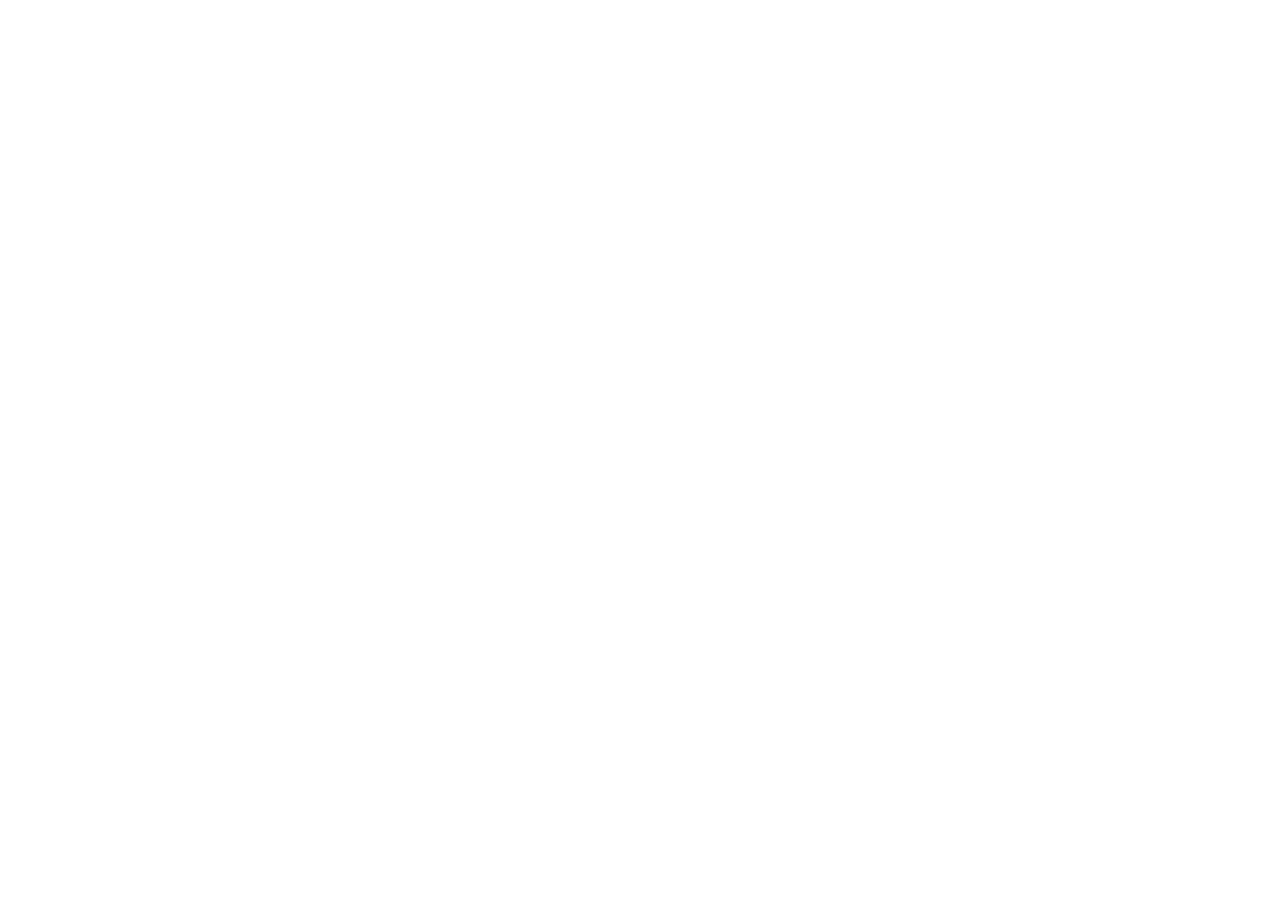
==== index.html @ ce0aa990 "Add files via upload" ====
<!doctype html>
<html lang="nl">
	
<head>
	<meta charset="UTF-8">
	<meta name="author" content="jouw naam">
	<meta name="viewport" content="width=device-width, initial-scale=1">
	
	<title>Naam van je site en/of pagina</title>
	
	<link href="styles/style.css" rel="stylesheet">
</head>

<body>

	<script src="scripts/script.js"></script>
</body>
	
</html>
---- styles/style.css ----
/* CSS Document */
*, *::after, *::before {
  box-sizing:border-box;  
}
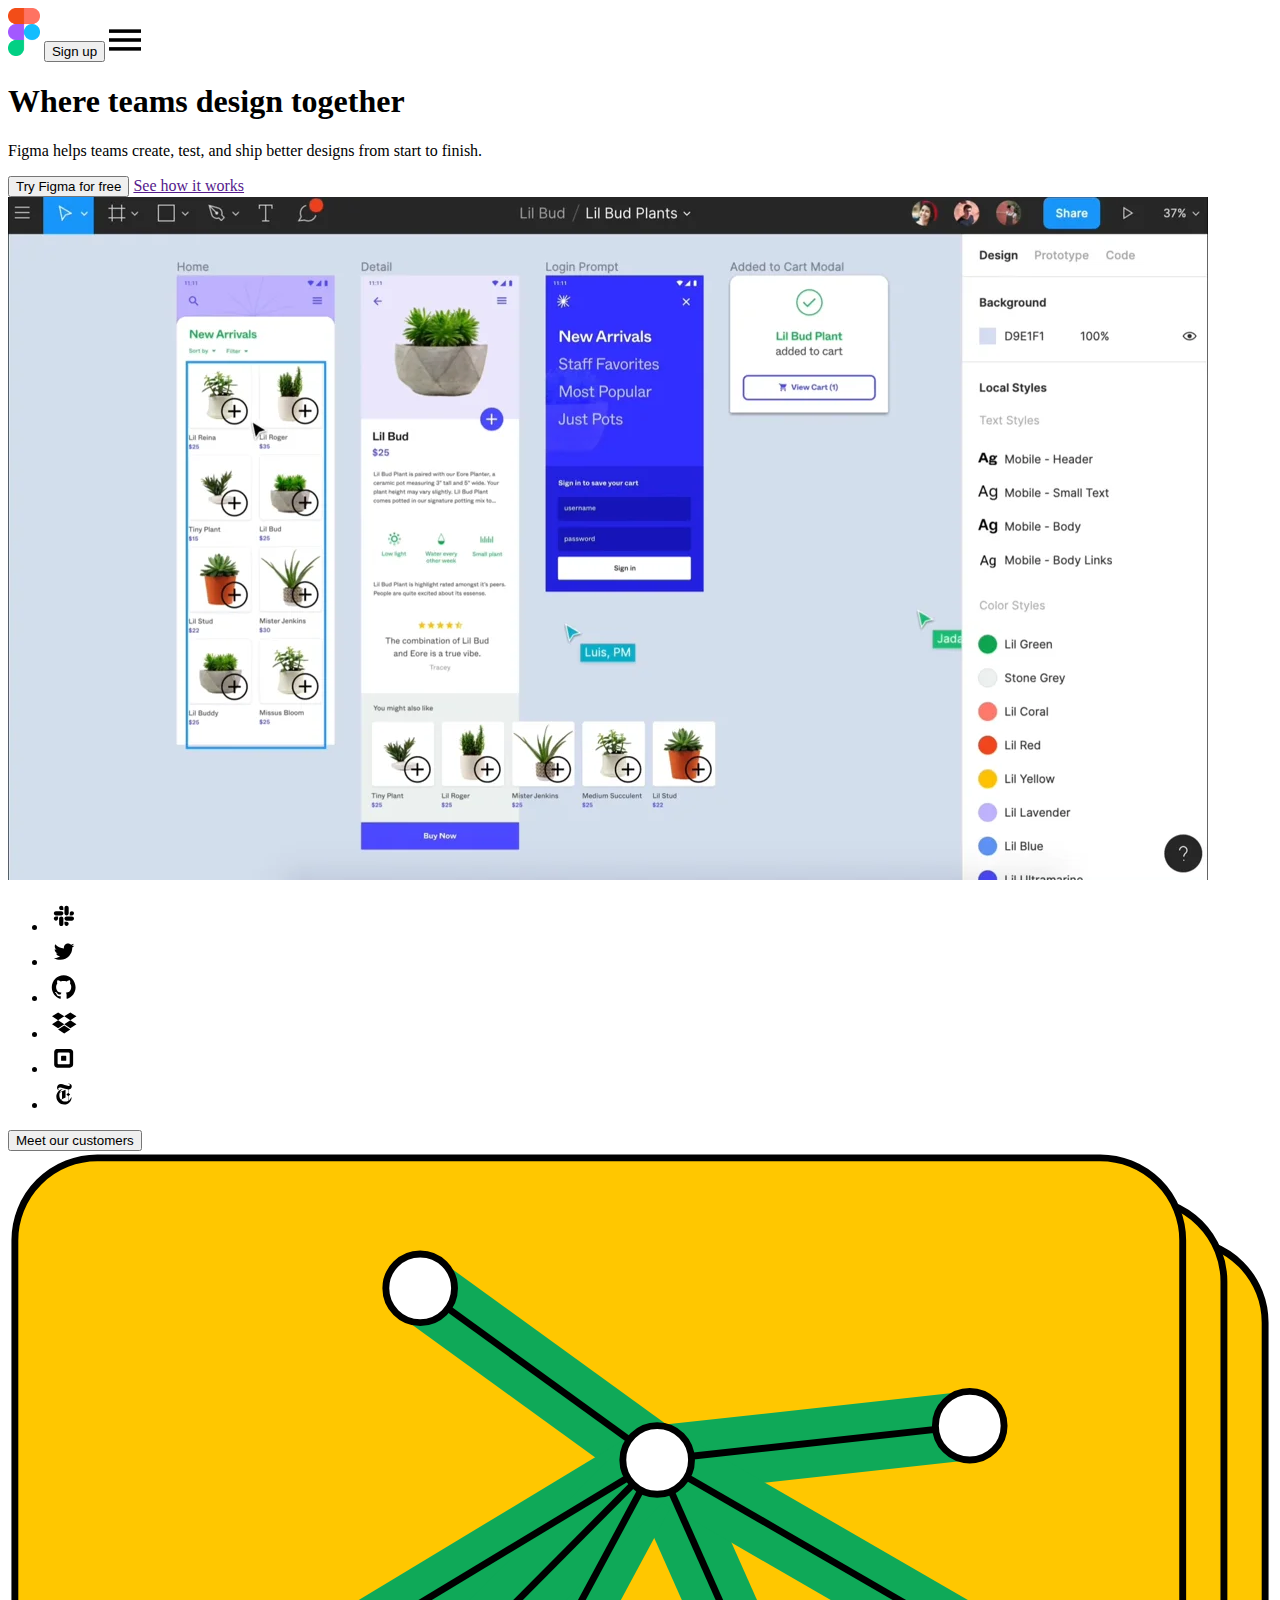
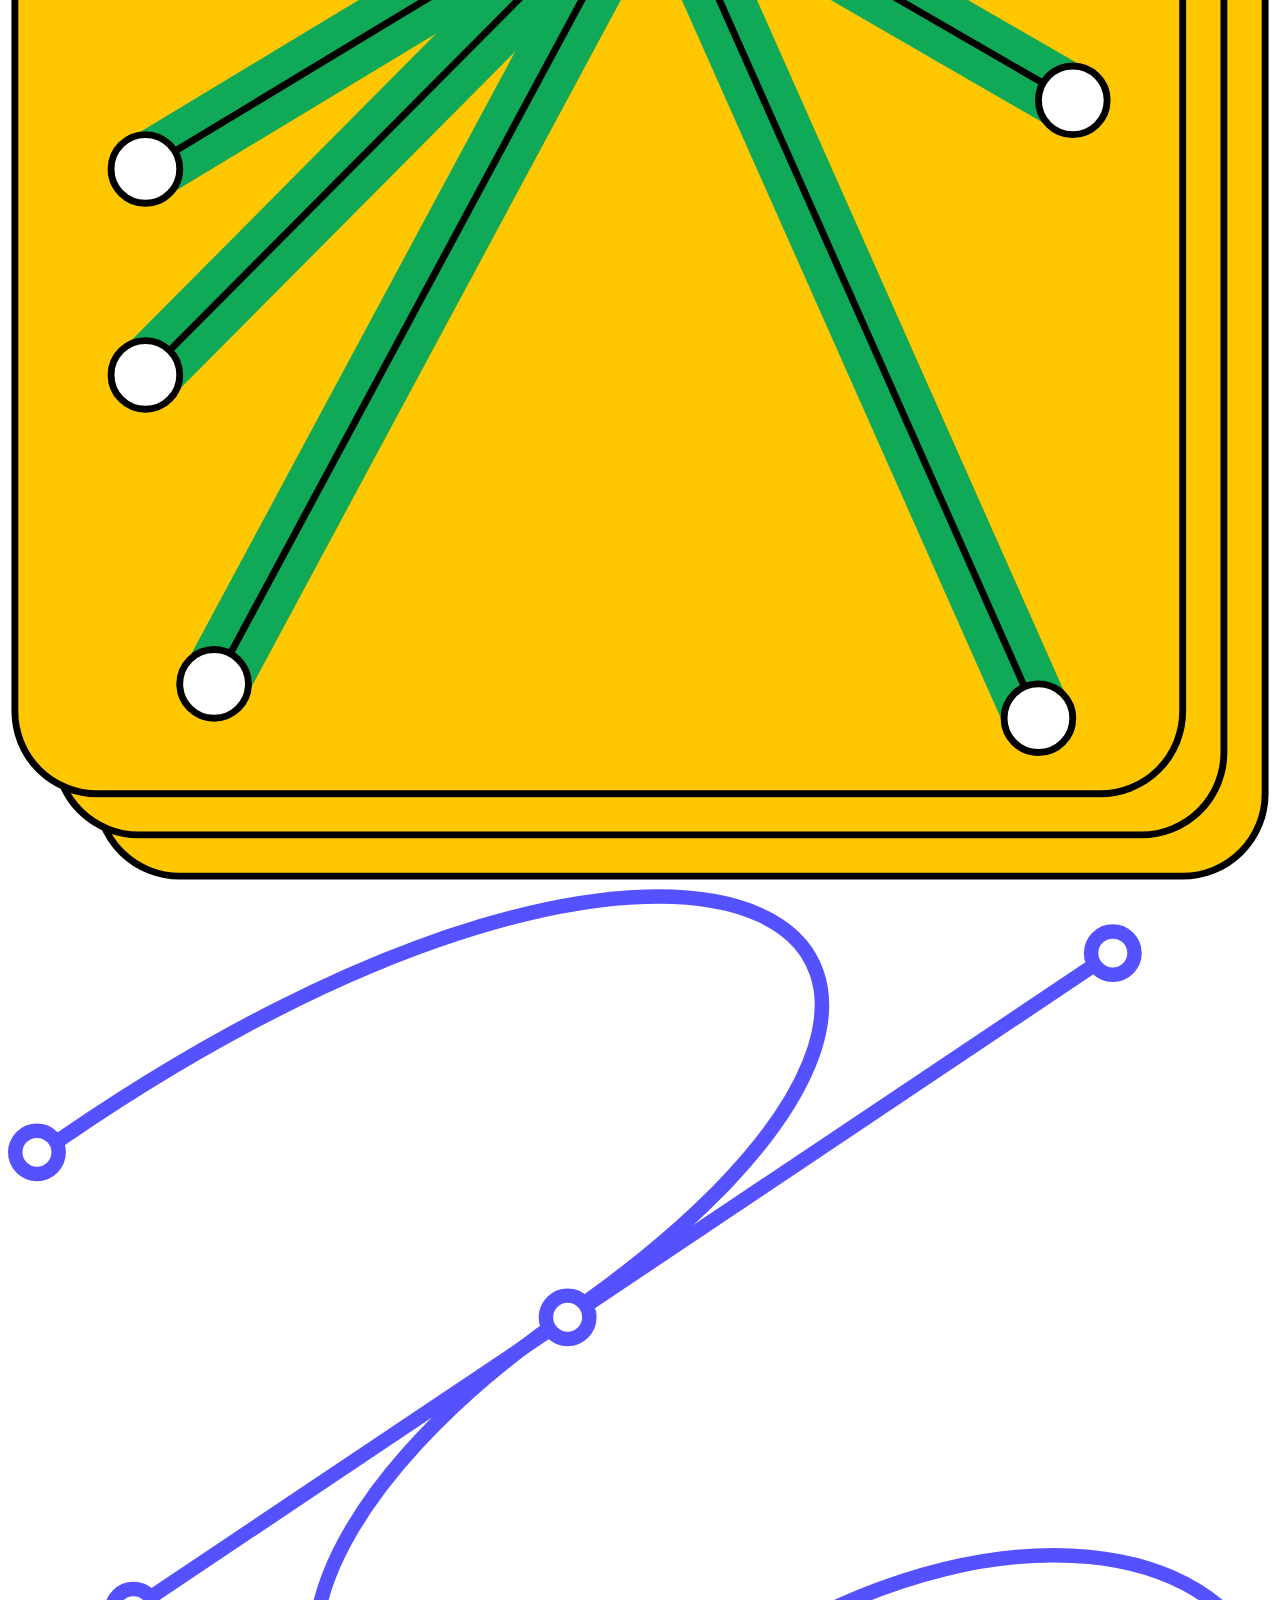
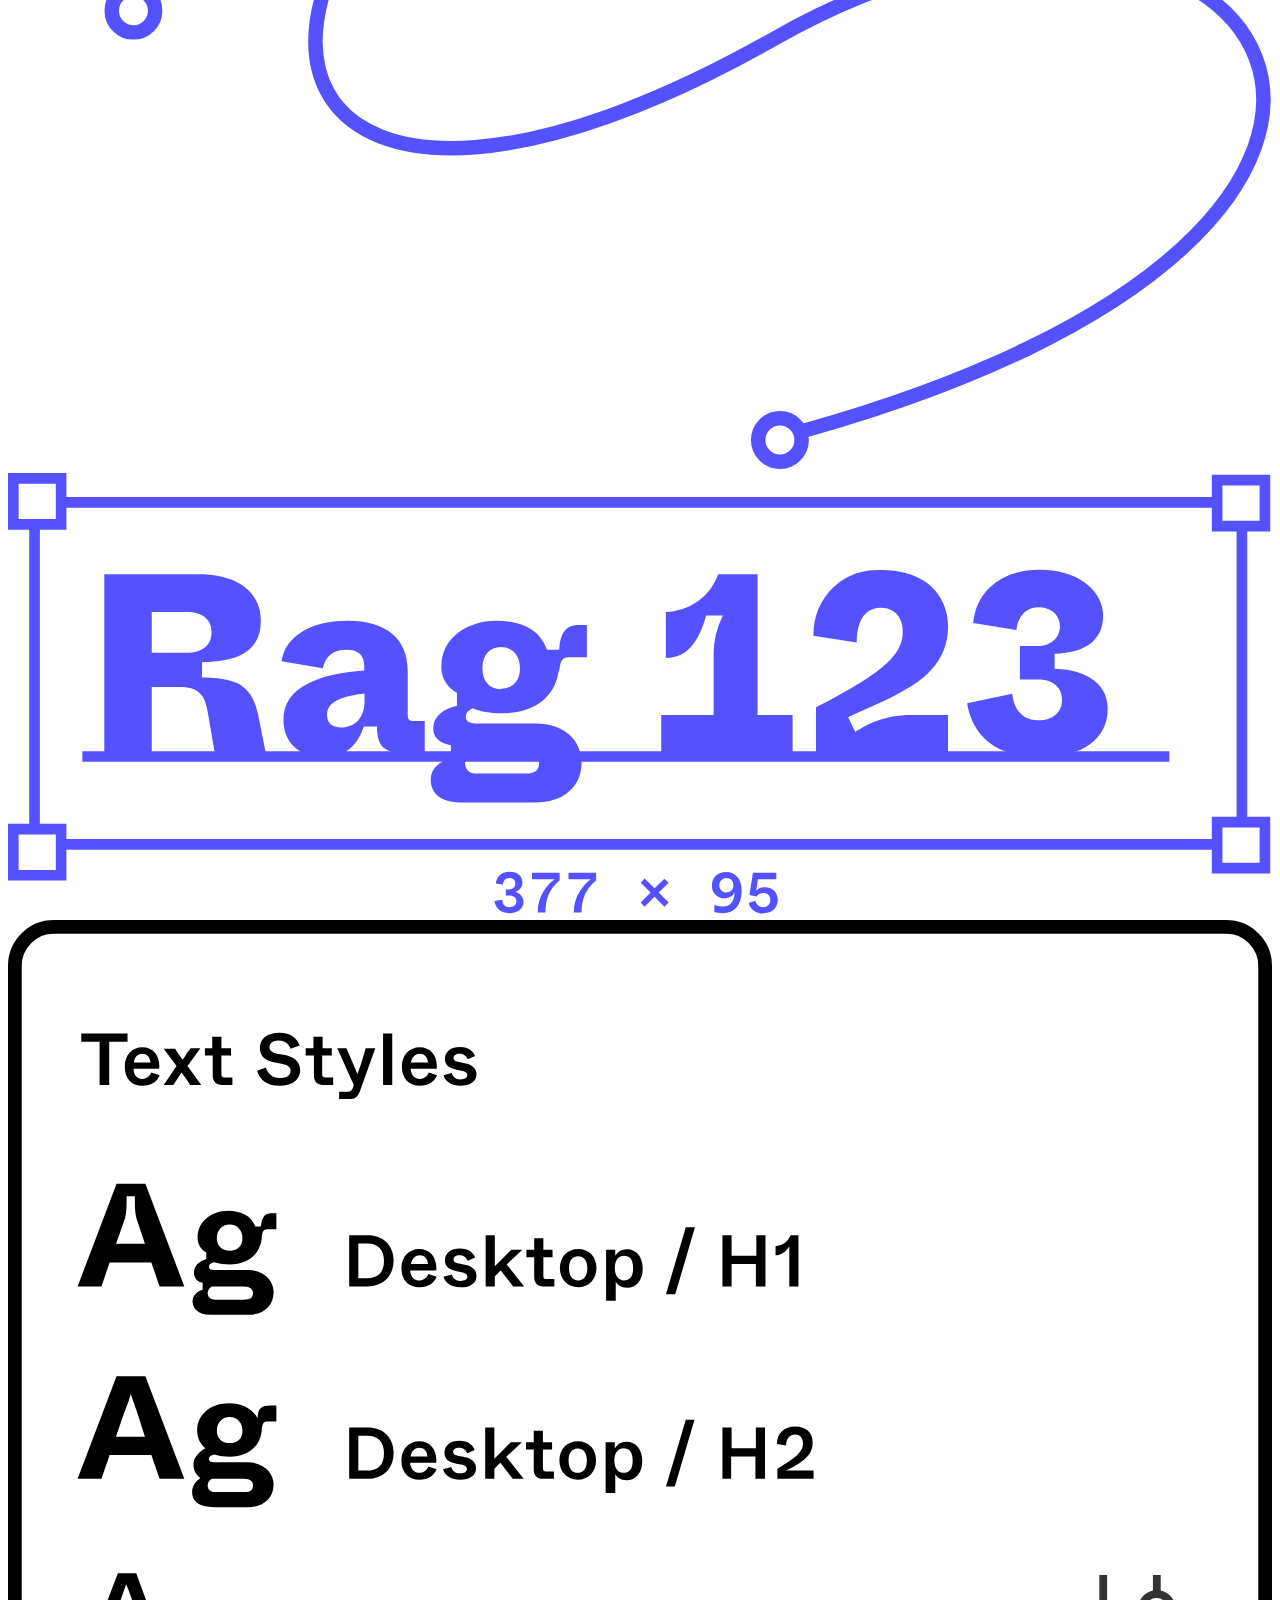
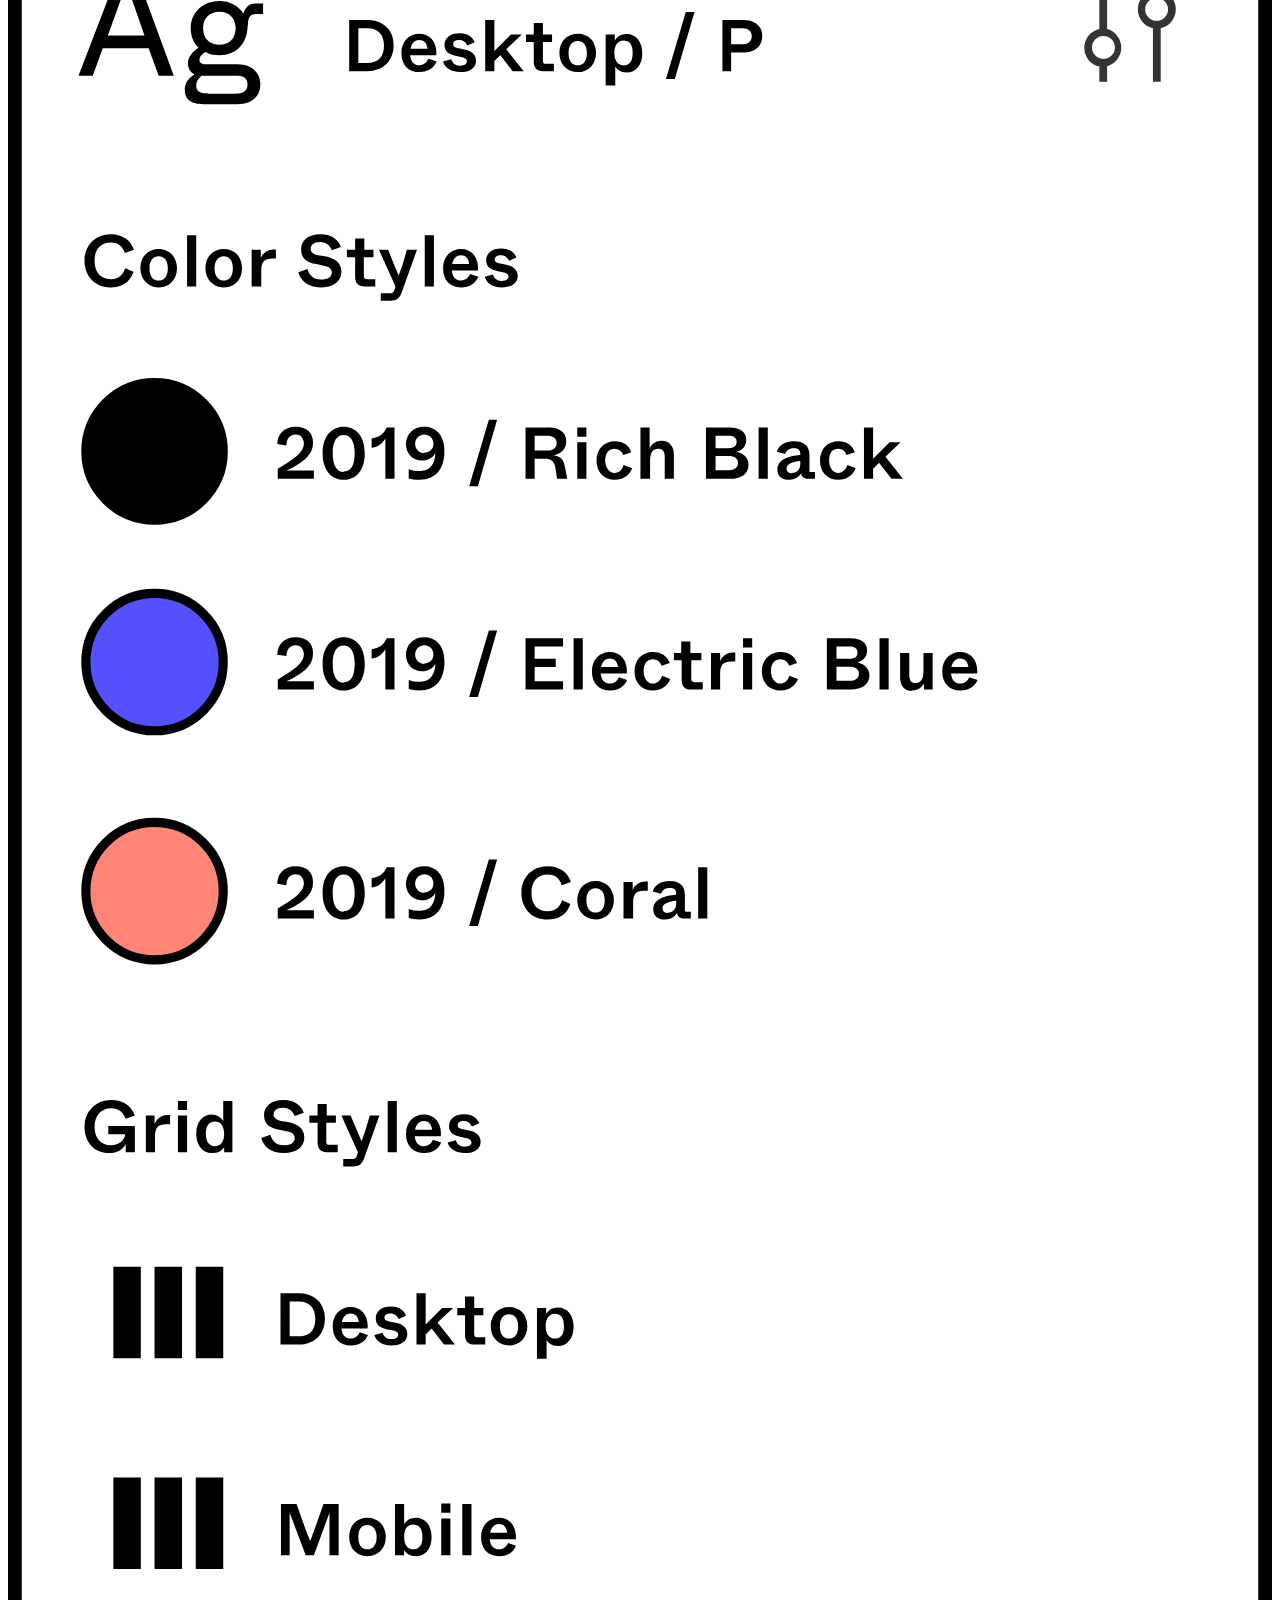
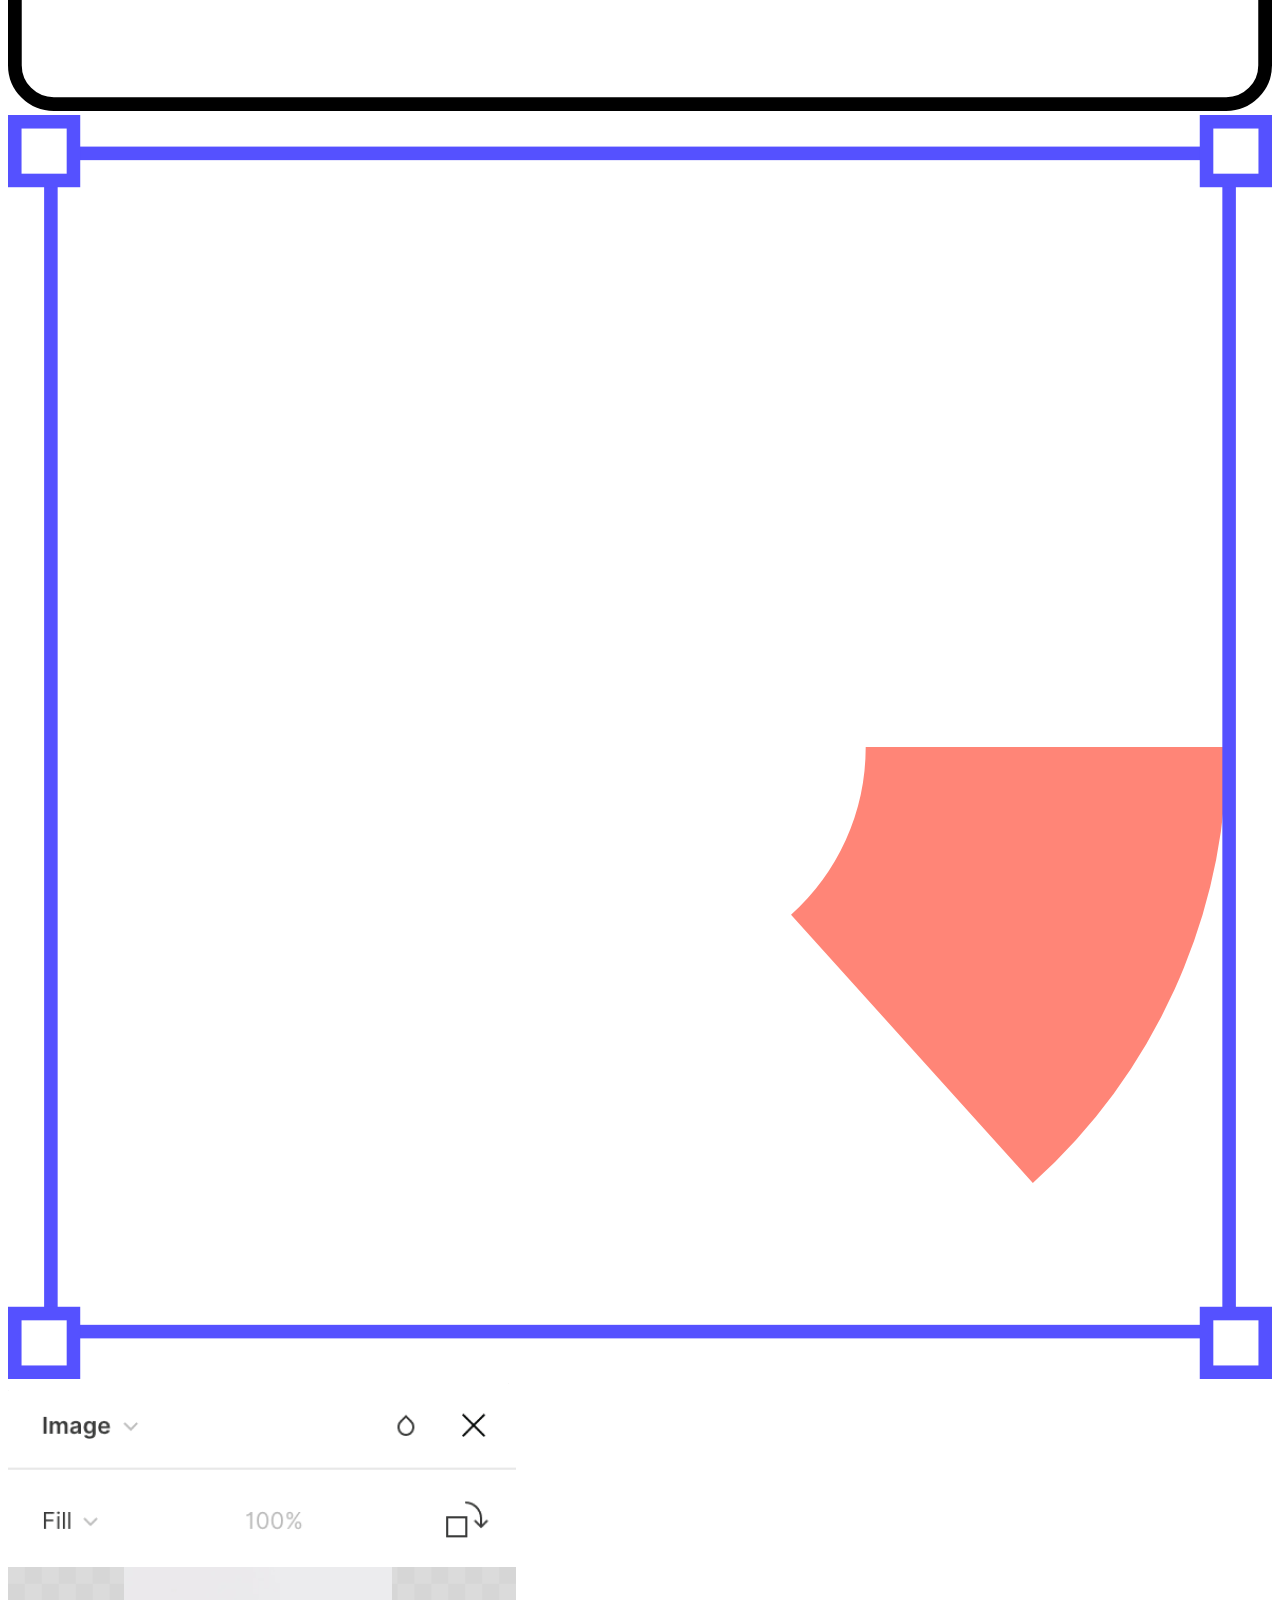
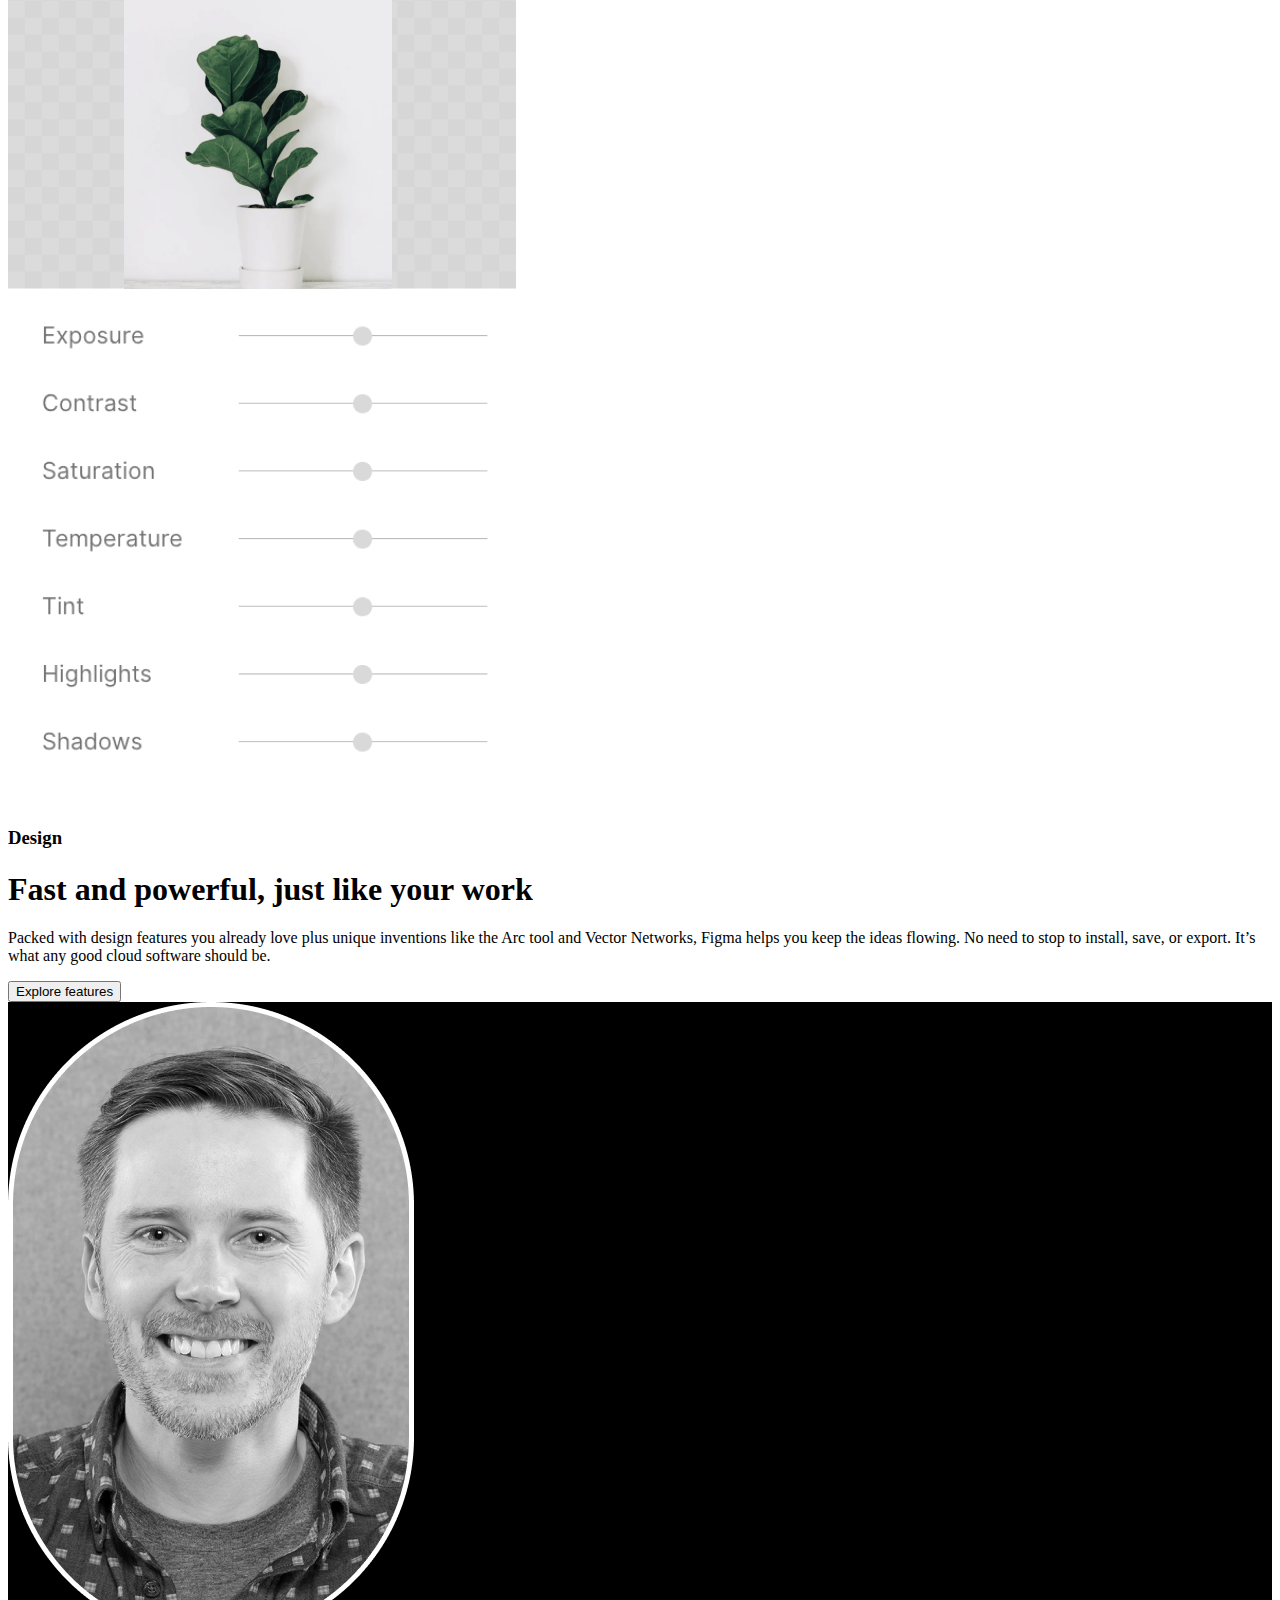
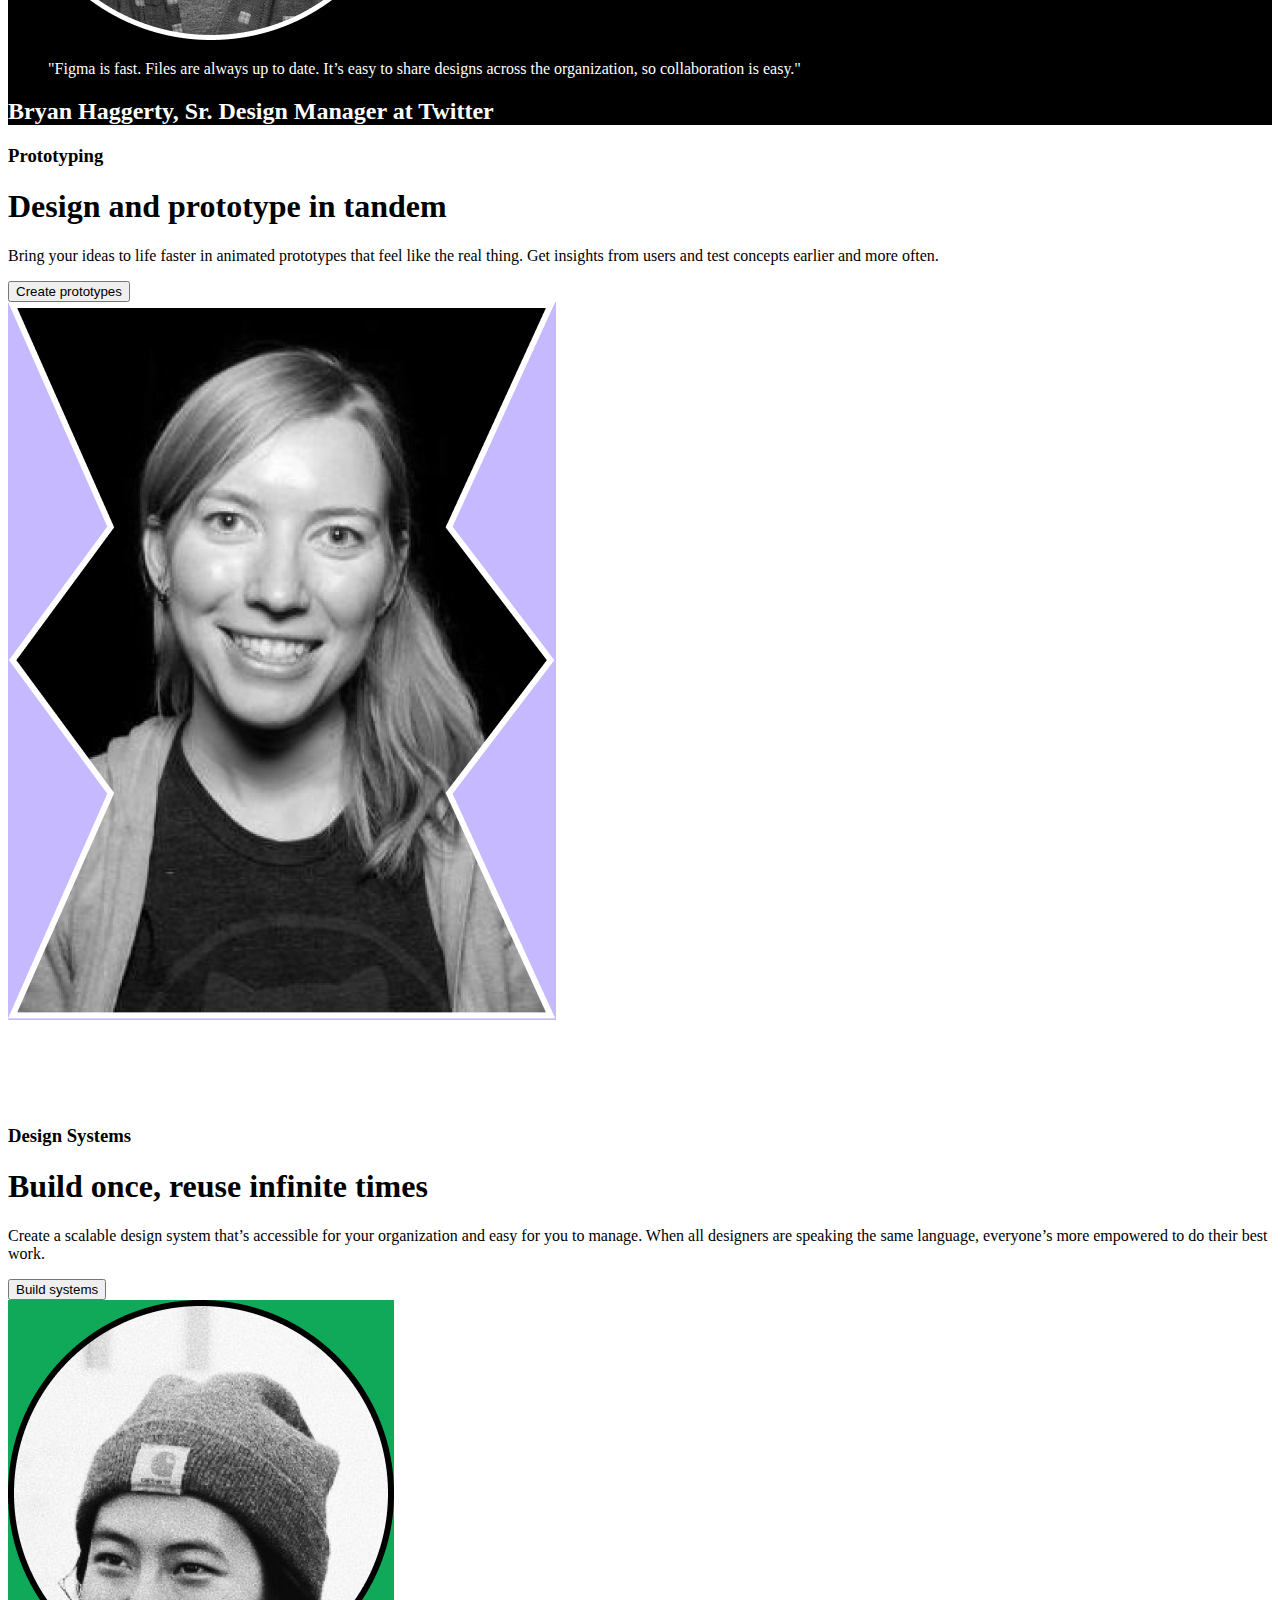
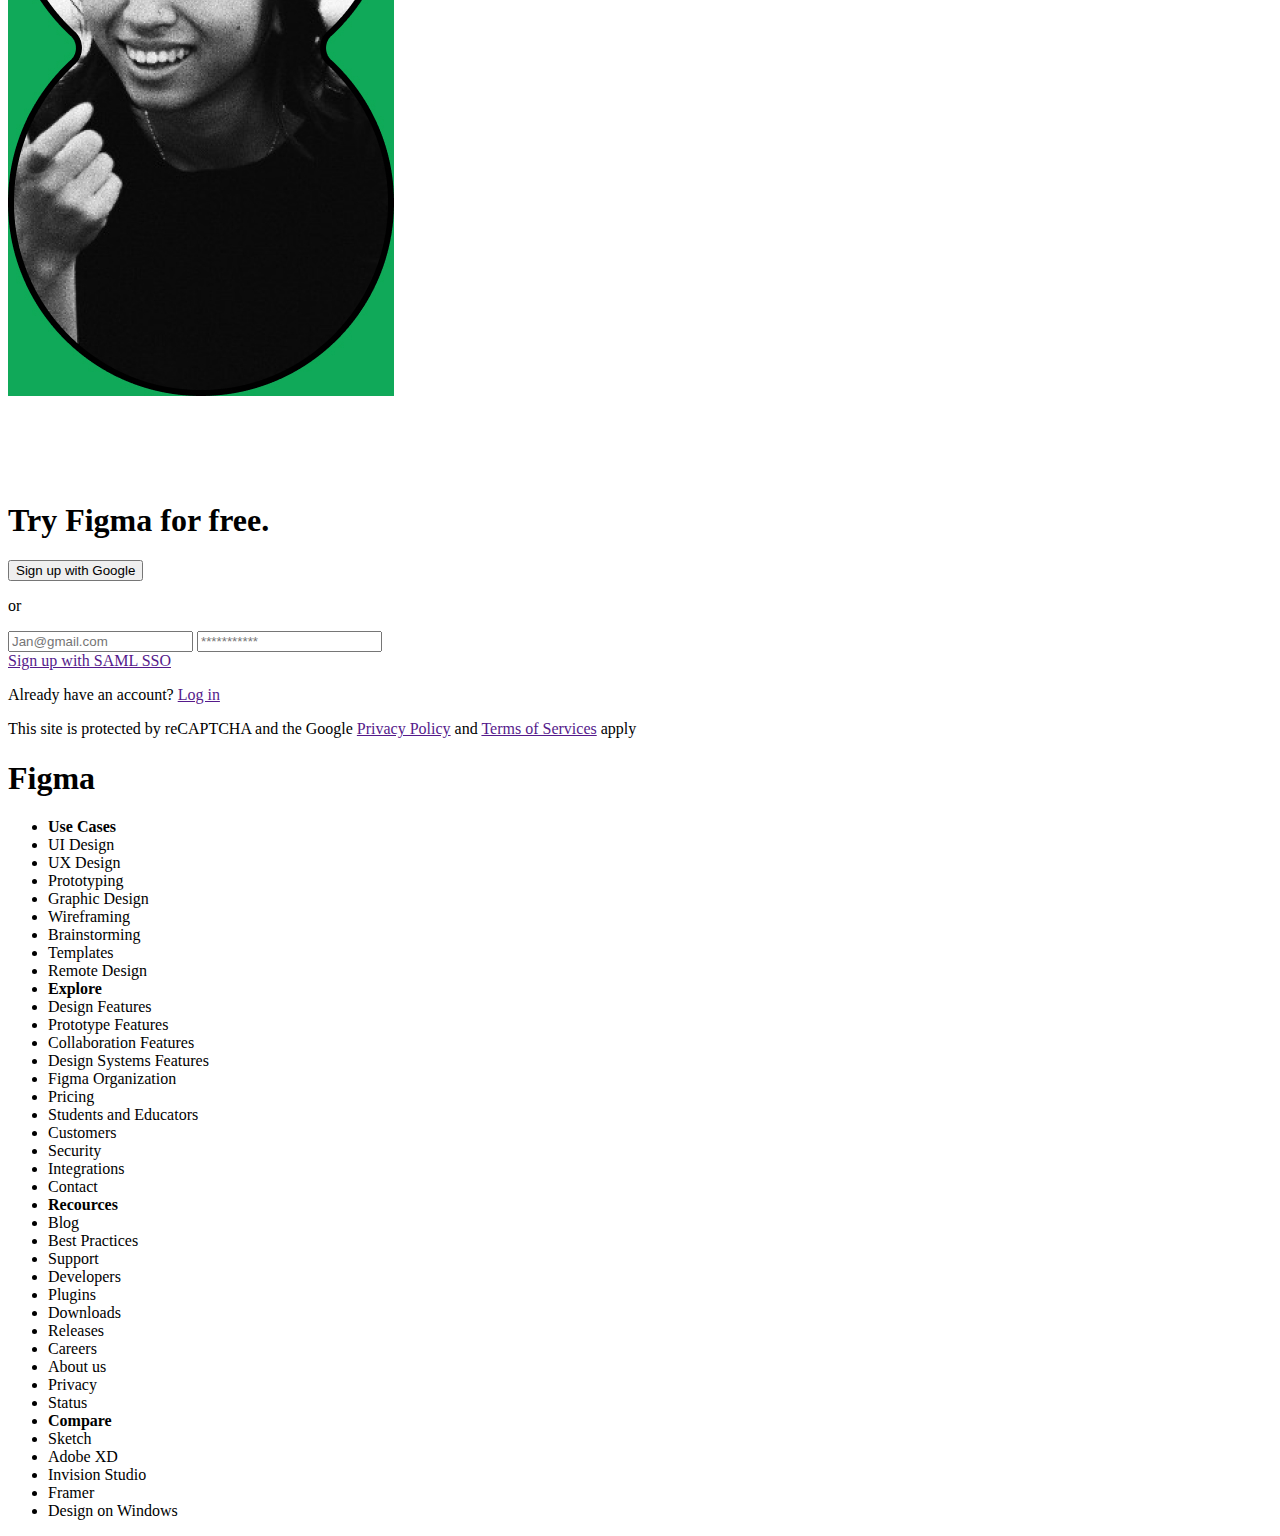
==== commit cd081148: "Add files via upload" ====
--- a/index.html
+++ b/index.html
@@ -6,14 +6,168 @@
 	<meta name="author" content="jouw naam">
 	<meta name="viewport" content="width=device-width, initial-scale=1">
 	
-	<title>Naam van je site en/of pagina</title>
+	<title>Figma: the collaborative interface</title>
 	
 	<link href="styles/style.css" rel="stylesheet">
 </head>
 
 <body>
 
+	<header>
+		<nav class='homepage'>
+			<a href="index.html"></a>
+			<img id= 'logo' src="images/logo.png" alt="Figma logo">
+			<button>Sign up</button>
+			<a href=""></a>
+			<img id= 'hamburgermenu' src="images/menu.png" alt="Hamburger menu">
+		</nav>
+	</header>
+
+	<!--Eerste witblokje-->
+	<main>
+		<section>
+			<h1>Where teams design together</h1>
+			<p>Figma helps teams create, test, and ship better designs from start to finish.</p>
+				<button>Try Figma for free</button>
+					<a href="">See how it works</a>
+					<img class= 'afbeelding' src="images/afbeelding1.png" alt="Afbeelding van Figma bestand">
+			<ul>
+		<li><img class="icons" src="images/icon1.svg" alt="Eerste icon"></li>
+		<li><img class="icons" src="images/icon2.svg" alt="Tweede icon"></li>
+		<li><img class="icons" src="images/icon3.svg" alt="Derde icon"></li>
+		<li><img class="icons" src="images/icon4.svg" alt="Vierde icon"></li>
+		<li><img class="icons" src="images/icon5.svg" alt="Vijfde icon"></li>
+		<li><img class="icons" src="images/icon6.svg" alt="Zesde icon"></li>
+			</ul>
+				<button>Meet our customers</button>
+		</section>
+
+		<!--Tweede witblokje-->
+		<section>
+			<img class= 'afbeelding' src="images/afbeelding2.svg" alt="Afbeelding van een vierkant met stippen">
+			<img class= 'afbeelding' src="images/afbeelding3.svg" alt="Afbeelding van een lijn met stippen">
+			<img class= 'afbeelding' src="images/afbeelding4.svg" alt="Rag 123">
+			<img class= 'afbeelding' src="images/afbeelding5.svg" alt="Text styles">
+			<img class= 'afbeelding' src="images/afbeelding6.svg" alt="Kwart cirkel">
+			<img class= 'afbeelding' src="images/afbeelding7.png" alt="Voorbeeld van image bewerken">
+				<h3>Design</h3>
+				<h1>Fast and powerful, just like your work</h1>
+				<p>Packed with design features you already love plus unique inventions like the Arc tool and Vector Networks, Figma helps
+				you keep the ideas flowing. No need to stop to install, save, or export. It’s what any good cloud software should be.</p>
+					<button>Explore features</button>
+		</section>
+
+		<!--Zwart blokje-->
+		<section>
+			<img class= 'afbeelding' src="images/afbeelding8.png" alt="Meneer Bryan Haggerty">
+			<blockquote>"Figma is fast. Files are always up to date. It’s easy to share designs across the organization, so collaboration is
+			easy."
+			</blockquote>
+			<h2>Bryan Haggerty, Sr. Design Manager at Twitter</h2>
+		</section>
+
+	<!--Hier moet nog een afbeelding komen maar geen idee hoe, geel blokje-->
+		<section>
+		<h3>Prototyping</h3>
+		<h1>Design and prototype in tandem</h1>
+		<p>Bring your ideas to life faster in animated prototypes that feel like the real thing. Get insights from users and test
+		concepts earlier and more often.</p>
+			<button>
+				Create prototypes
+			</button>
+		</section>
+
+		<!--Paars blokje-->
+		<section>
+			<img class = 'afbeelding' src="images/afbeelding9.png" alt="Mevrouw Diana Mounter">
+			<blockquote>
+				"Figma has replaced the whiteboard for us! Being able to jump in the same file with someone fills the gap of not being
+				able to gather in person."
+				<h2>Diana Mounter, Design Operations Manager at GitHub</h2>
+			</blockquote>
+		</section>
+
+		<!--Derde wit blokje-->
+		<section>
+			<h3>Design Systems</h3>
+			<h1>Build once, reuse infinite times</h1>
+			<p>Create a scalable design system that’s accessible for your organization and easy for you to manage. When all designers
+			are speaking the same language, everyone’s more empowered to do their best work.</p>
+				<button>Build systems</button>
+		</section>
+
+		<!--Groen blokje-->
+		<section>
+			<img class= 'afbeelding' src="images/afbeelding10.png" alt="Lily Nguyen">
+			<blockquote>"With Figma, we can basically deploy a new build of our design system to every designer at the company with
+				two clicks of
+				a button."
+			</blockquote>
+			<h2>Lily Nguyen, Design Engineer at Uber</h2>
+		</section>
+
+		<footer>
+			<h1>Try Figma for free.</h1>
+			<button>Sign up with Google</button>
+			<p>or</p>
+				<form action="#">
+						<label>
+							<input type="email" name="email" placeholder="Jan@gmail.com" />
+						</label>
+						<label>
+							<input type="password" name="wachtwoord" placeholder="***********"" />
+						</label>
+				</form>
+				<a href="">Sign up with SAML SSO</a>
+				<p>Already have an account? <a href="">Log in</a></p>
+				<p>This site is protected by reCAPTCHA and the Google <a href="">Privacy Policy</a> and <a href="">Terms of Services</a> apply</p>
+				<h1>Figma</h1>
+					<ul>
+						<li><b>Use Cases</b></li>
+						<li><a href=""></a>UI Design</li>
+						<li><a href=""></a>UX Design</li>
+						<li><a href=""></a>Prototyping</li>
+						<li><a href=""></a>Graphic Design</li>
+						<li><a href=""></a>Wireframing</li>
+						<li><a href=""></a>Brainstorming</li>
+						<li><a href=""></a>Templates</li>
+						<li><a href=""></a>Remote Design</li>
+						<li><b>Explore</b></li>
+						<li><a href=""></a>Design Features</li>
+						<li><a href=""></a>Prototype Features</li>
+						<li><a href=""></a>Collaboration Features</li>
+						<li><a href=""></a>Design Systems Features</li>
+						<li><a href=""></a>Figma Organization</li>
+						<li><a href=""></a>Pricing</li>
+						<li><a href=""></a>Students and Educators</li>
+						<li><a href=""></a>Customers</li>
+						<li><a href=""></a>Security</li>
+						<li><a href=""></a>Integrations</li>
+						<li><a href=""></a>Contact</li>
+						<li><b>Recources</b></li>
+						<li><a href=""></a>Blog</li>
+						<li><a href=""></a>Best Practices</li>
+						<li><a href=""></a>Support</li>
+						<li><a href=""></a>Developers</li>
+						<li><a href=""></a>Plugins</li>
+						<li><a href=""></a>Downloads</li>
+						<li><a href=""></a>Releases</li>
+						<li><a href=""></a>Careers</li>
+						<li><a href=""></a>About us</li>
+						<li><a href=""></a>Privacy</li>
+						<li><a href=""></a>Status</li>
+						<li><b>Compare</b></li>
+						<li><a href=""></a>Sketch</li>
+						<li><a href=""></a>Adobe XD</li>
+						<li><a href=""></a>Invision Studio</li>
+						<li><a href=""></a>Framer</li>
+						<li><a href=""></a>Design on Windows</li>
+					</ul>
+		</footer>
+
+	</main>
 	<script src="scripts/script.js"></script>
 </body>
 	
 </html>
+
--- a/styles/style.css
+++ b/styles/style.css
@@ -3,3 +3,27 @@
   box-sizing:border-box;  
 }
 
+img#logo {
+  max-width: 2em;
+}
+
+img#hamburgermenu {
+  max-width: 2em
+}
+
+img.icons {
+  max-width: 2em;
+}
+
+img.afbeelding {
+  max-width: 100%;
+}
+section:nth-of-type(3){
+  background-color: black;
+}
+blockquote:nth-of-type(1) {
+  color: white;
+}
+h2:nth-of-type(1) {
+  color: white;
+}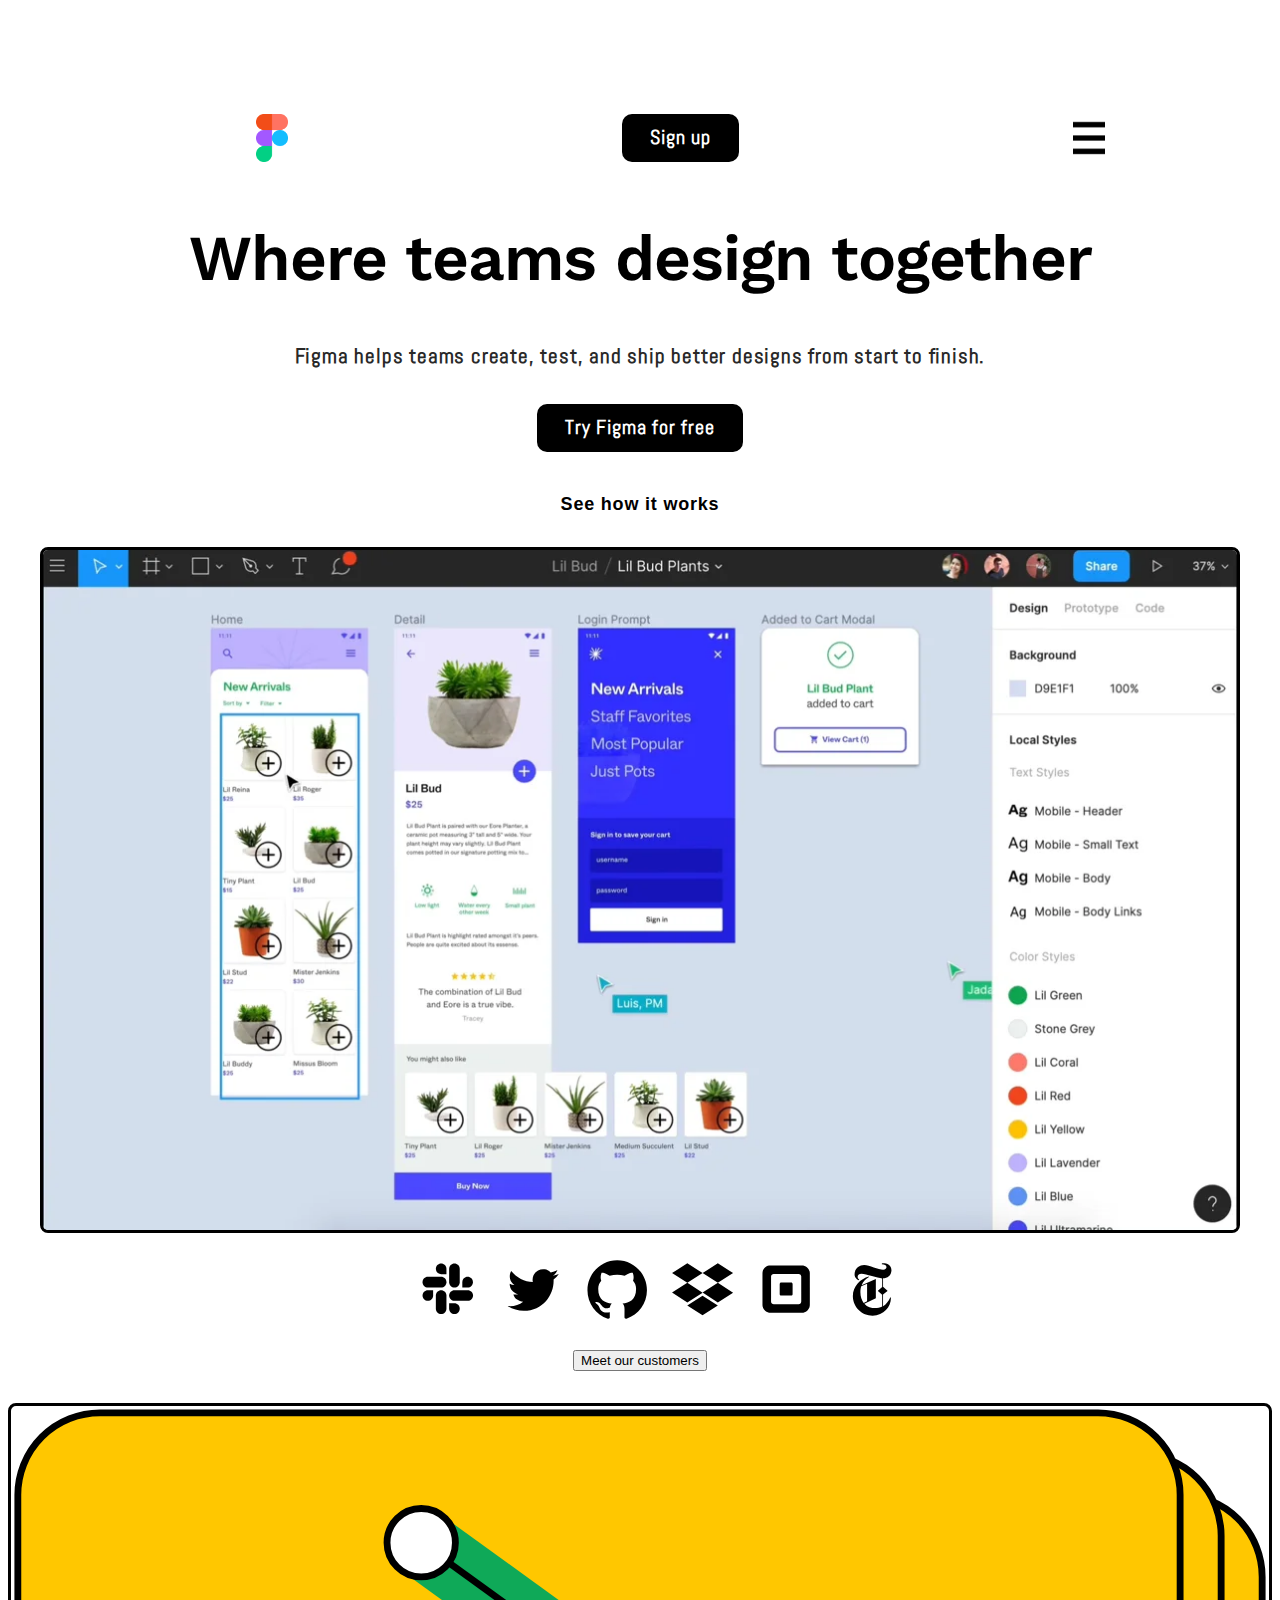
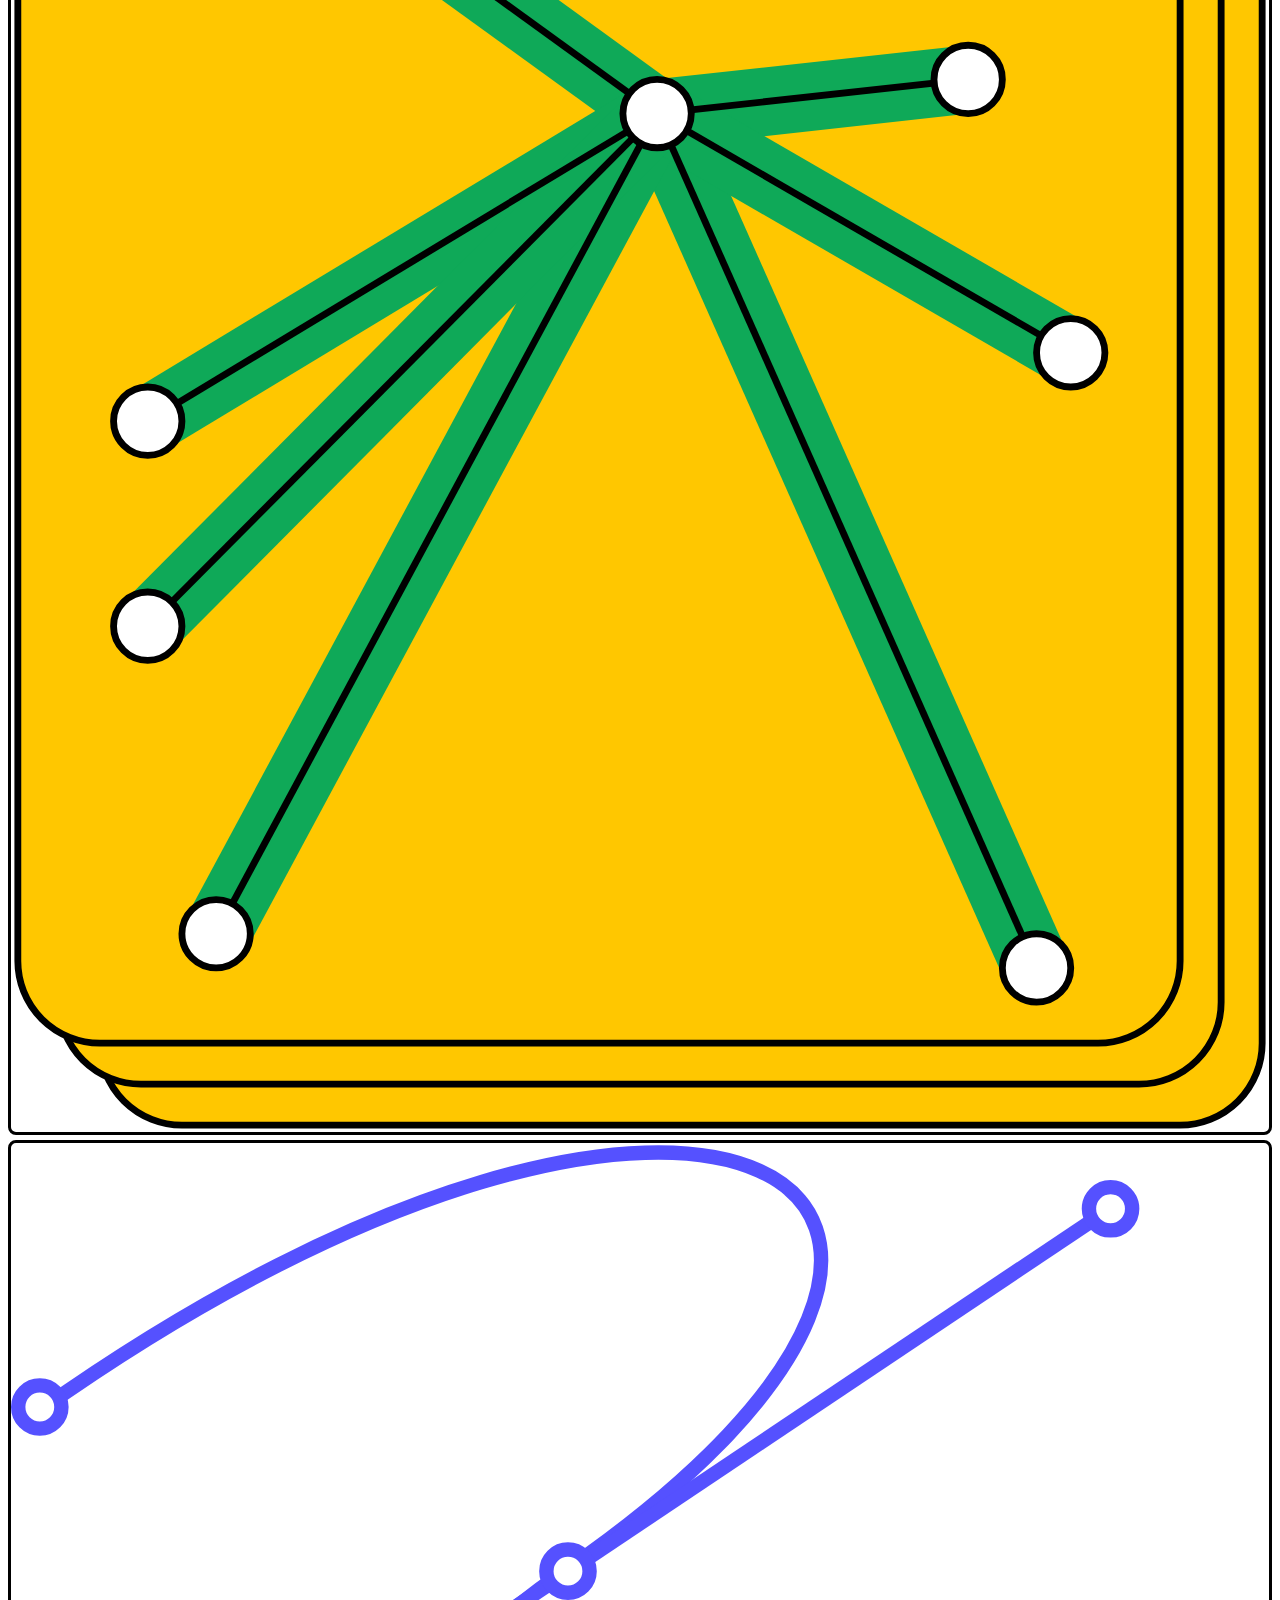
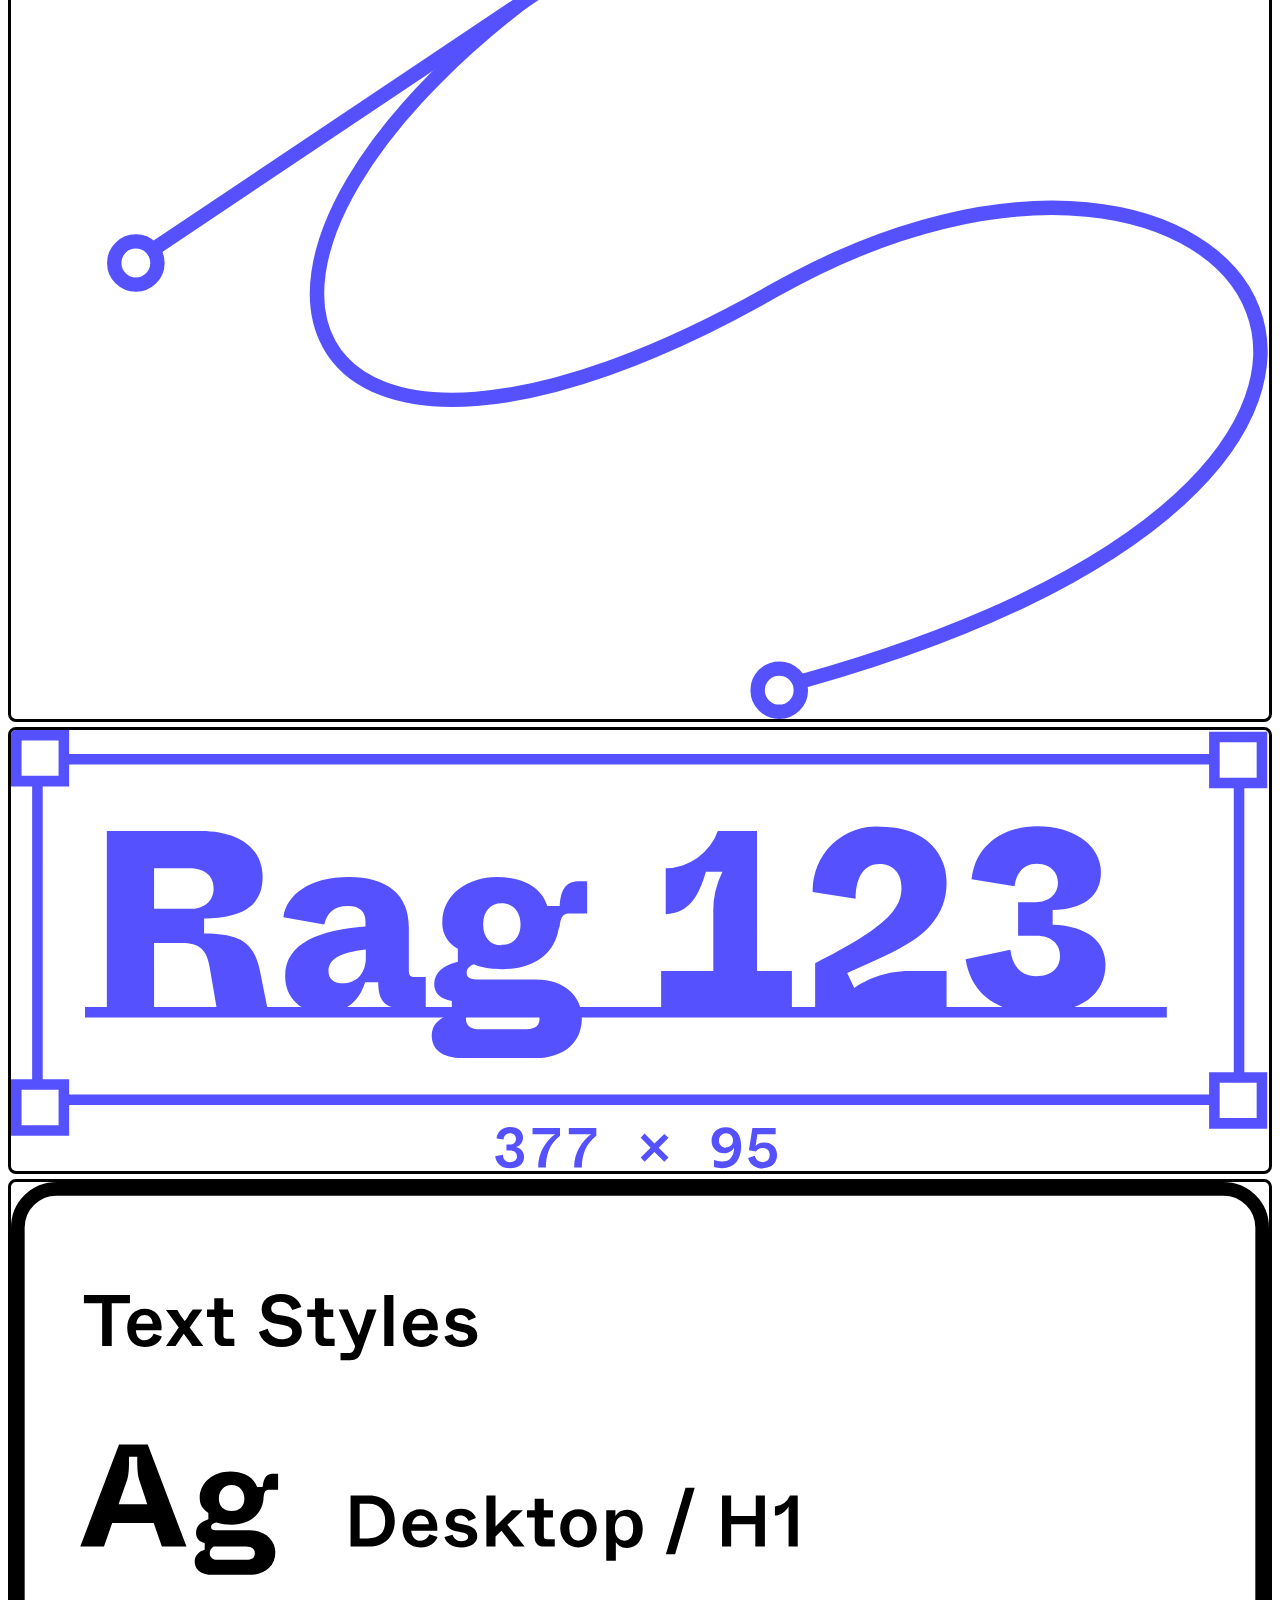
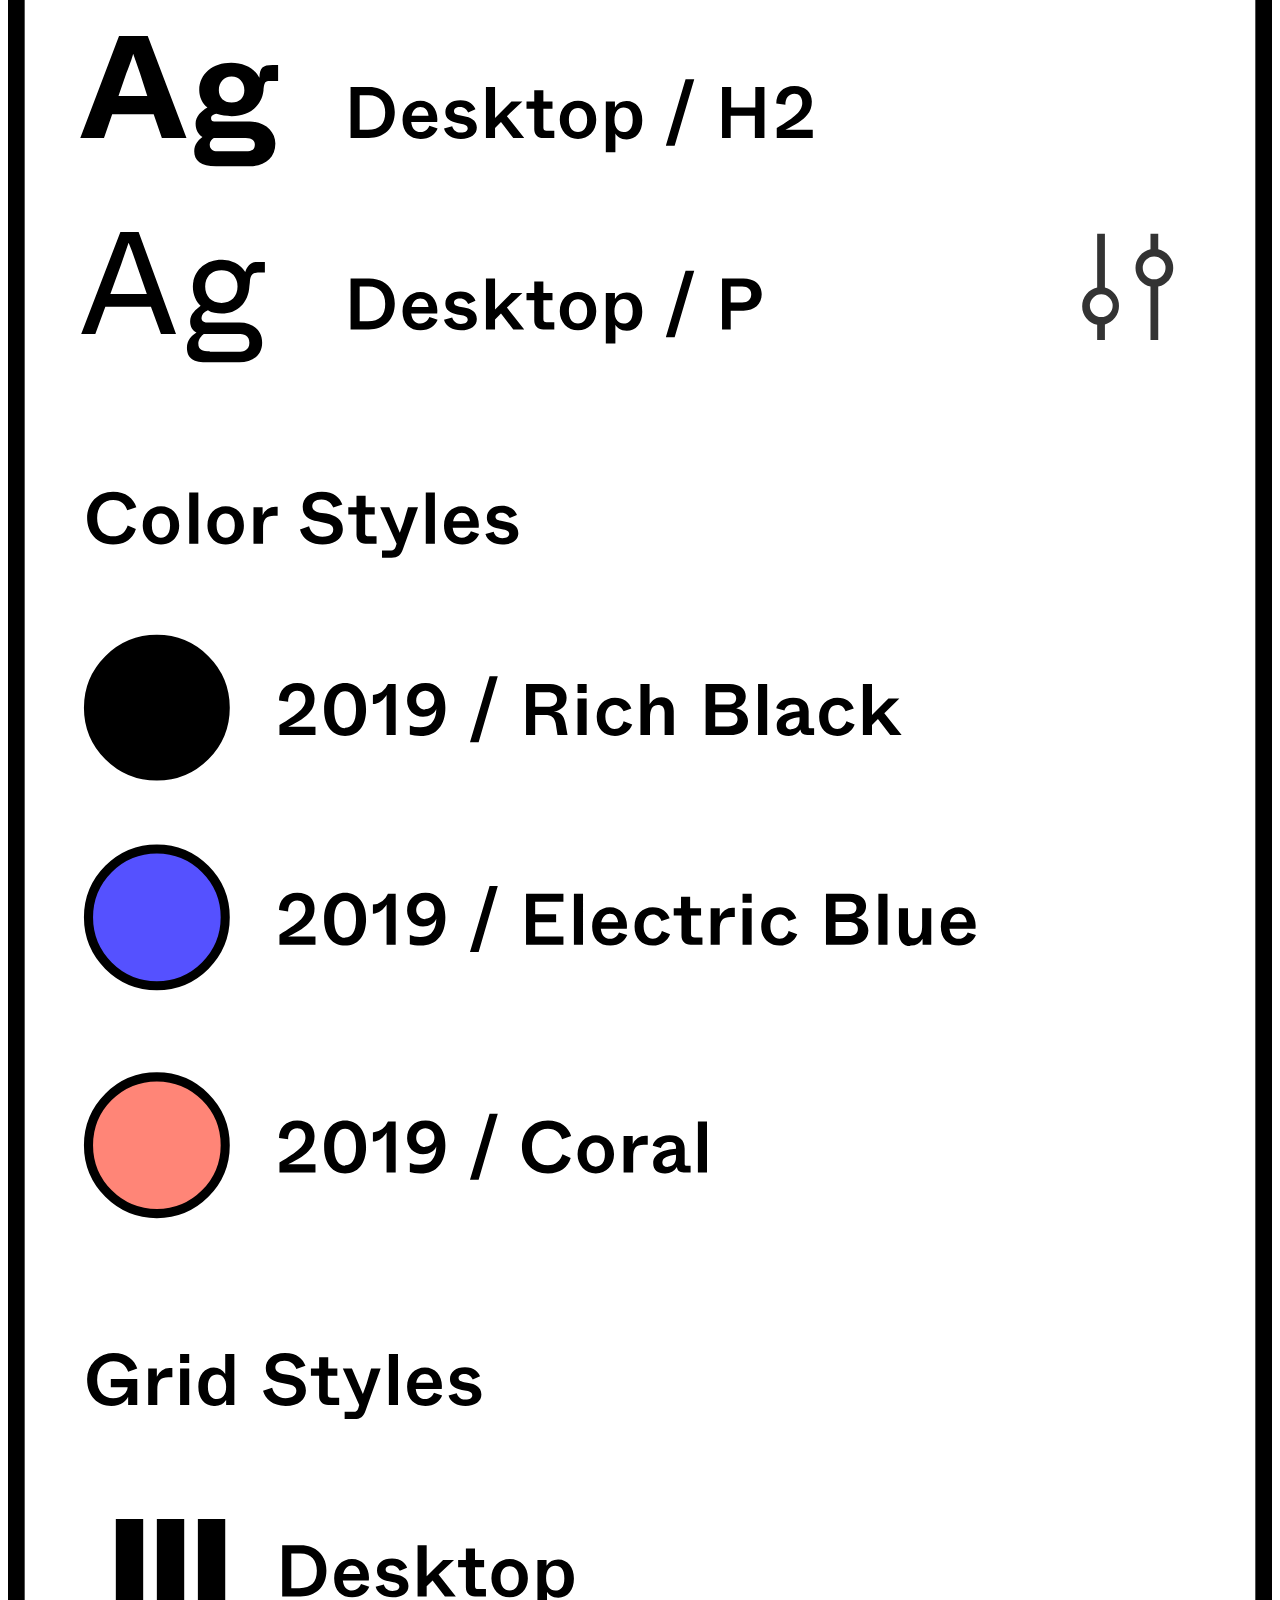
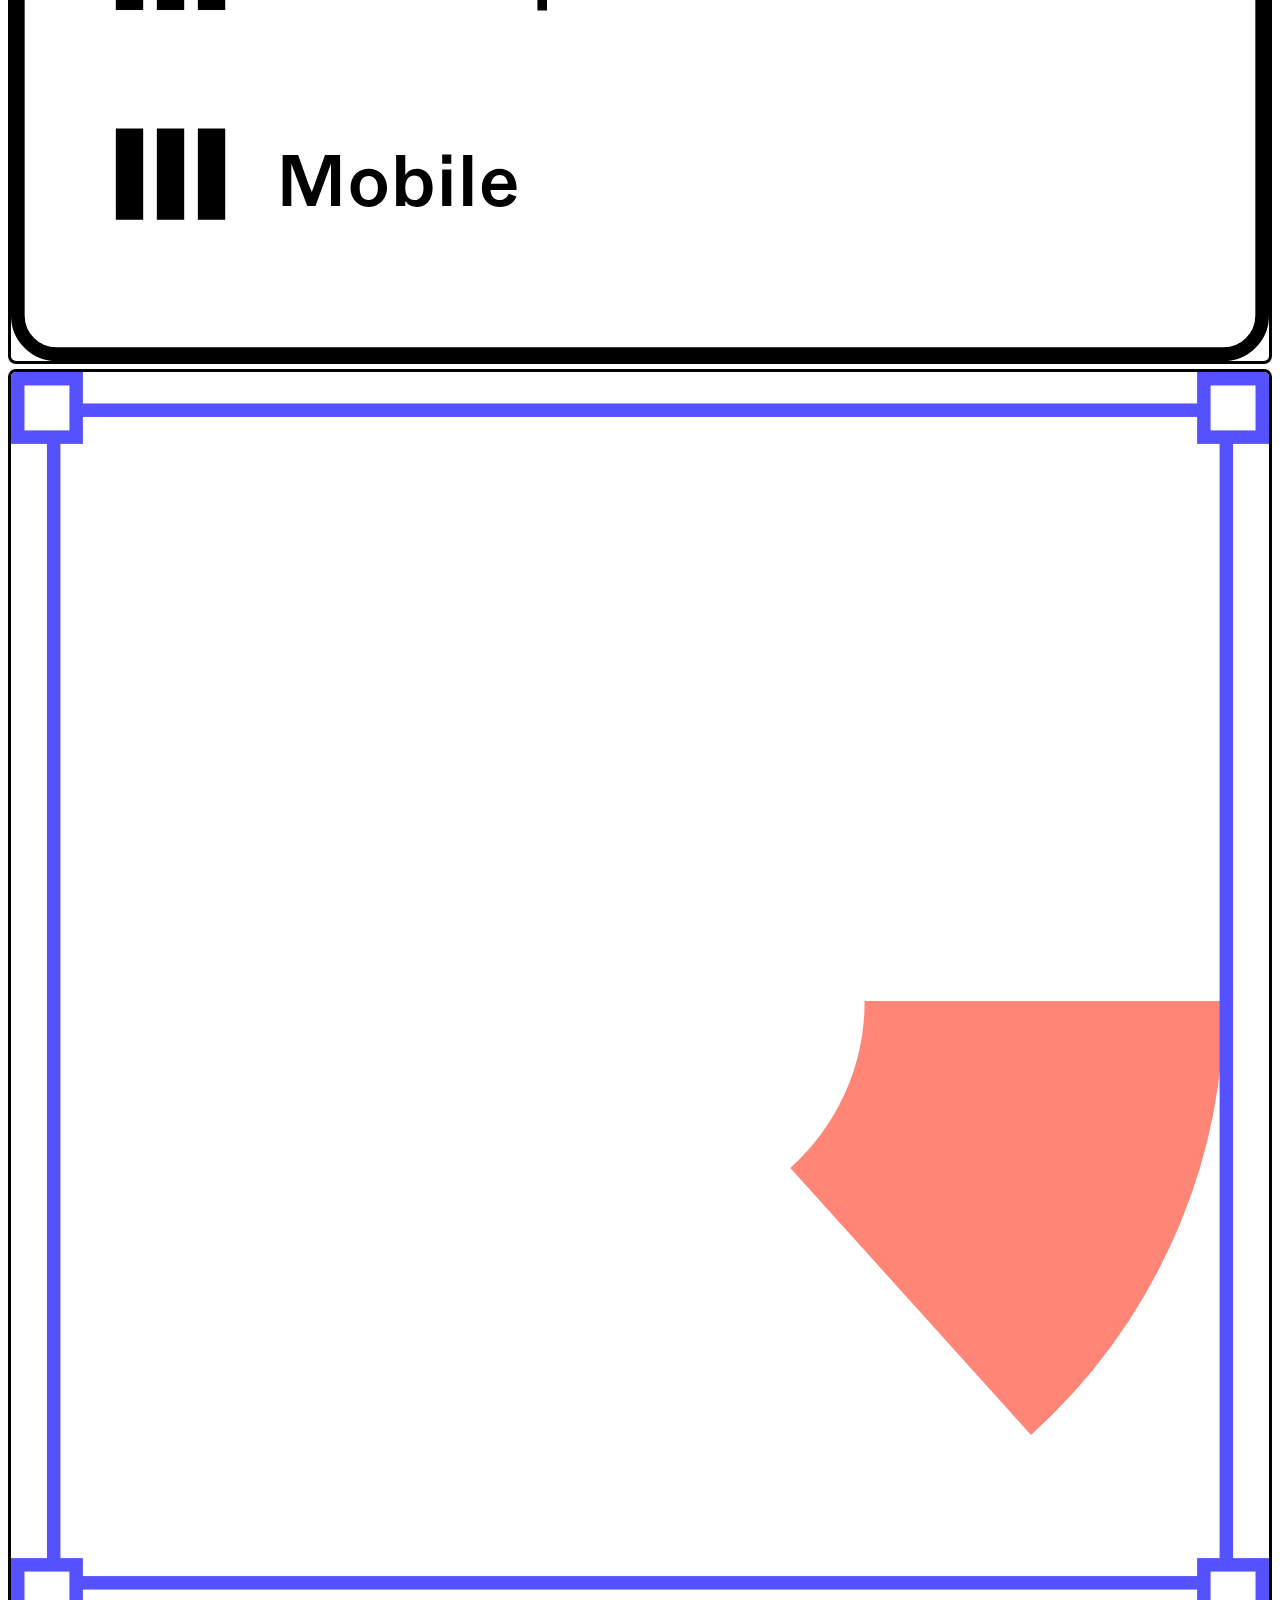
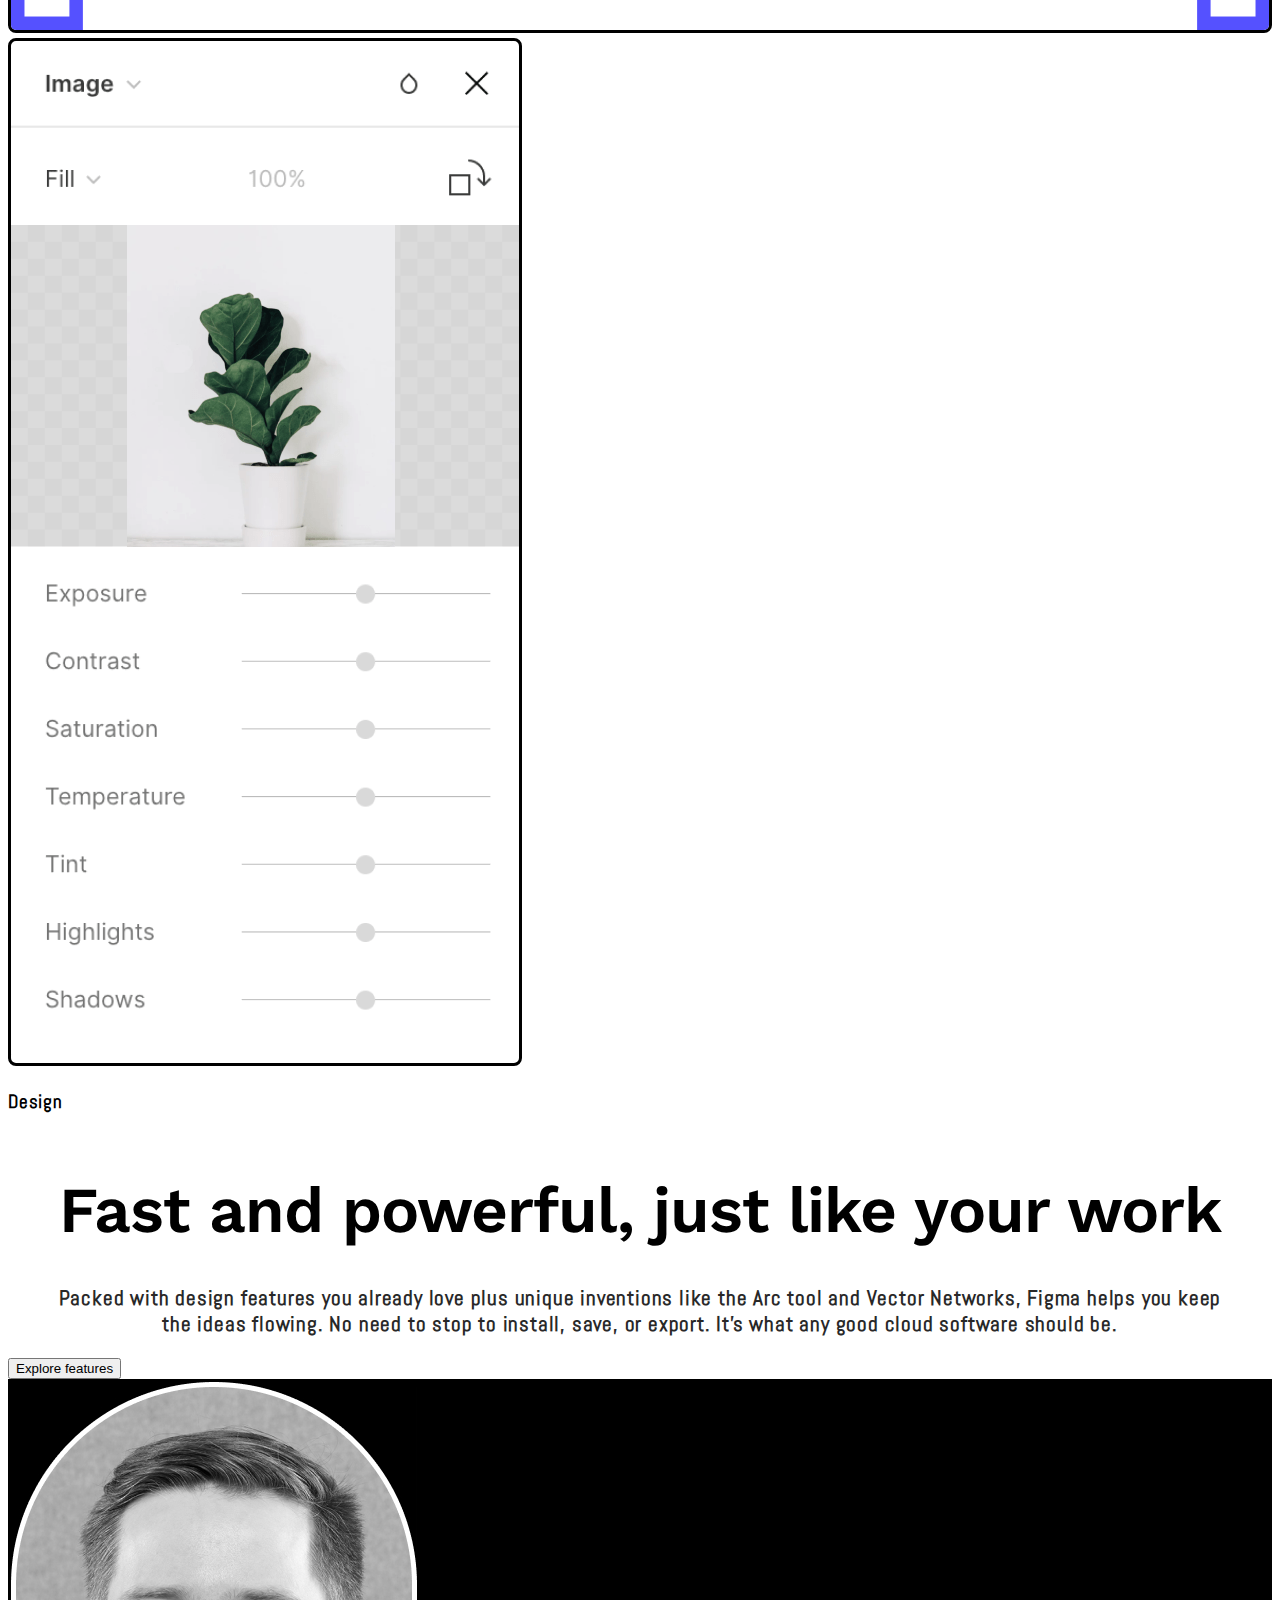
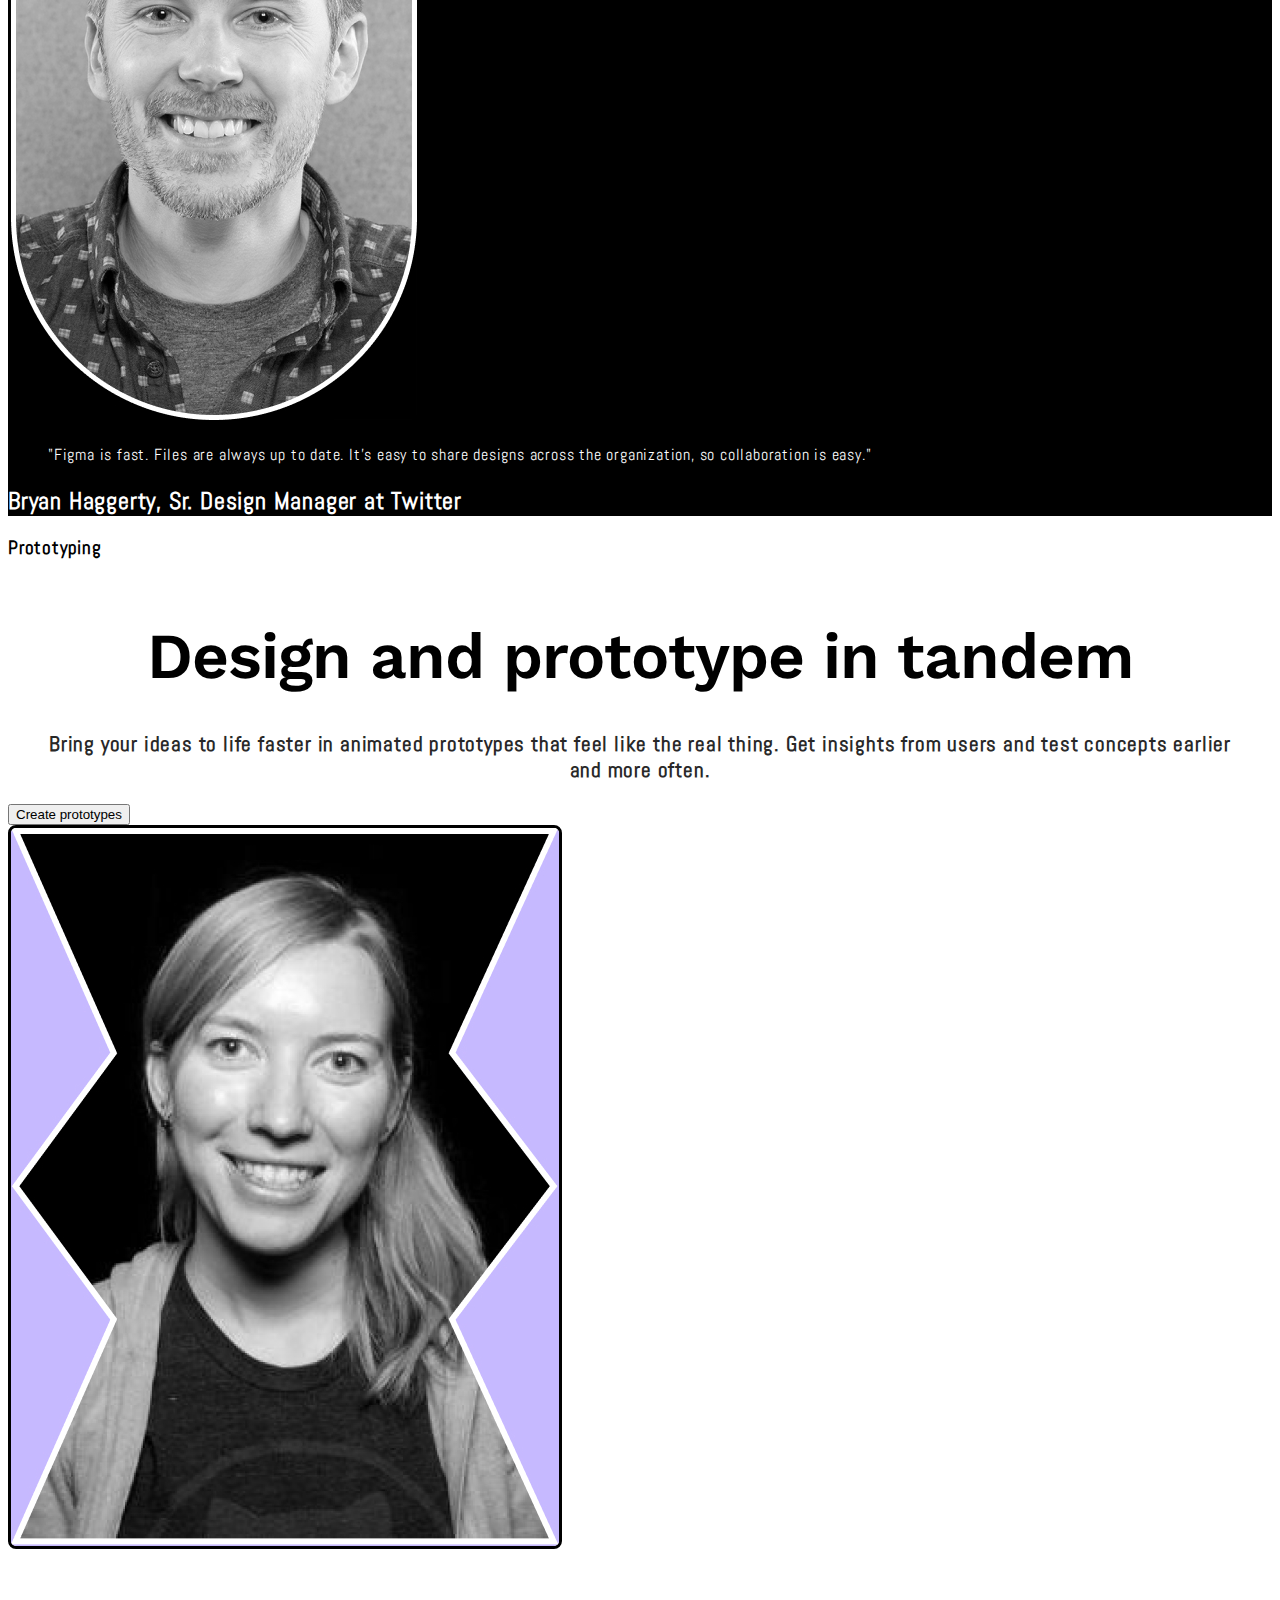
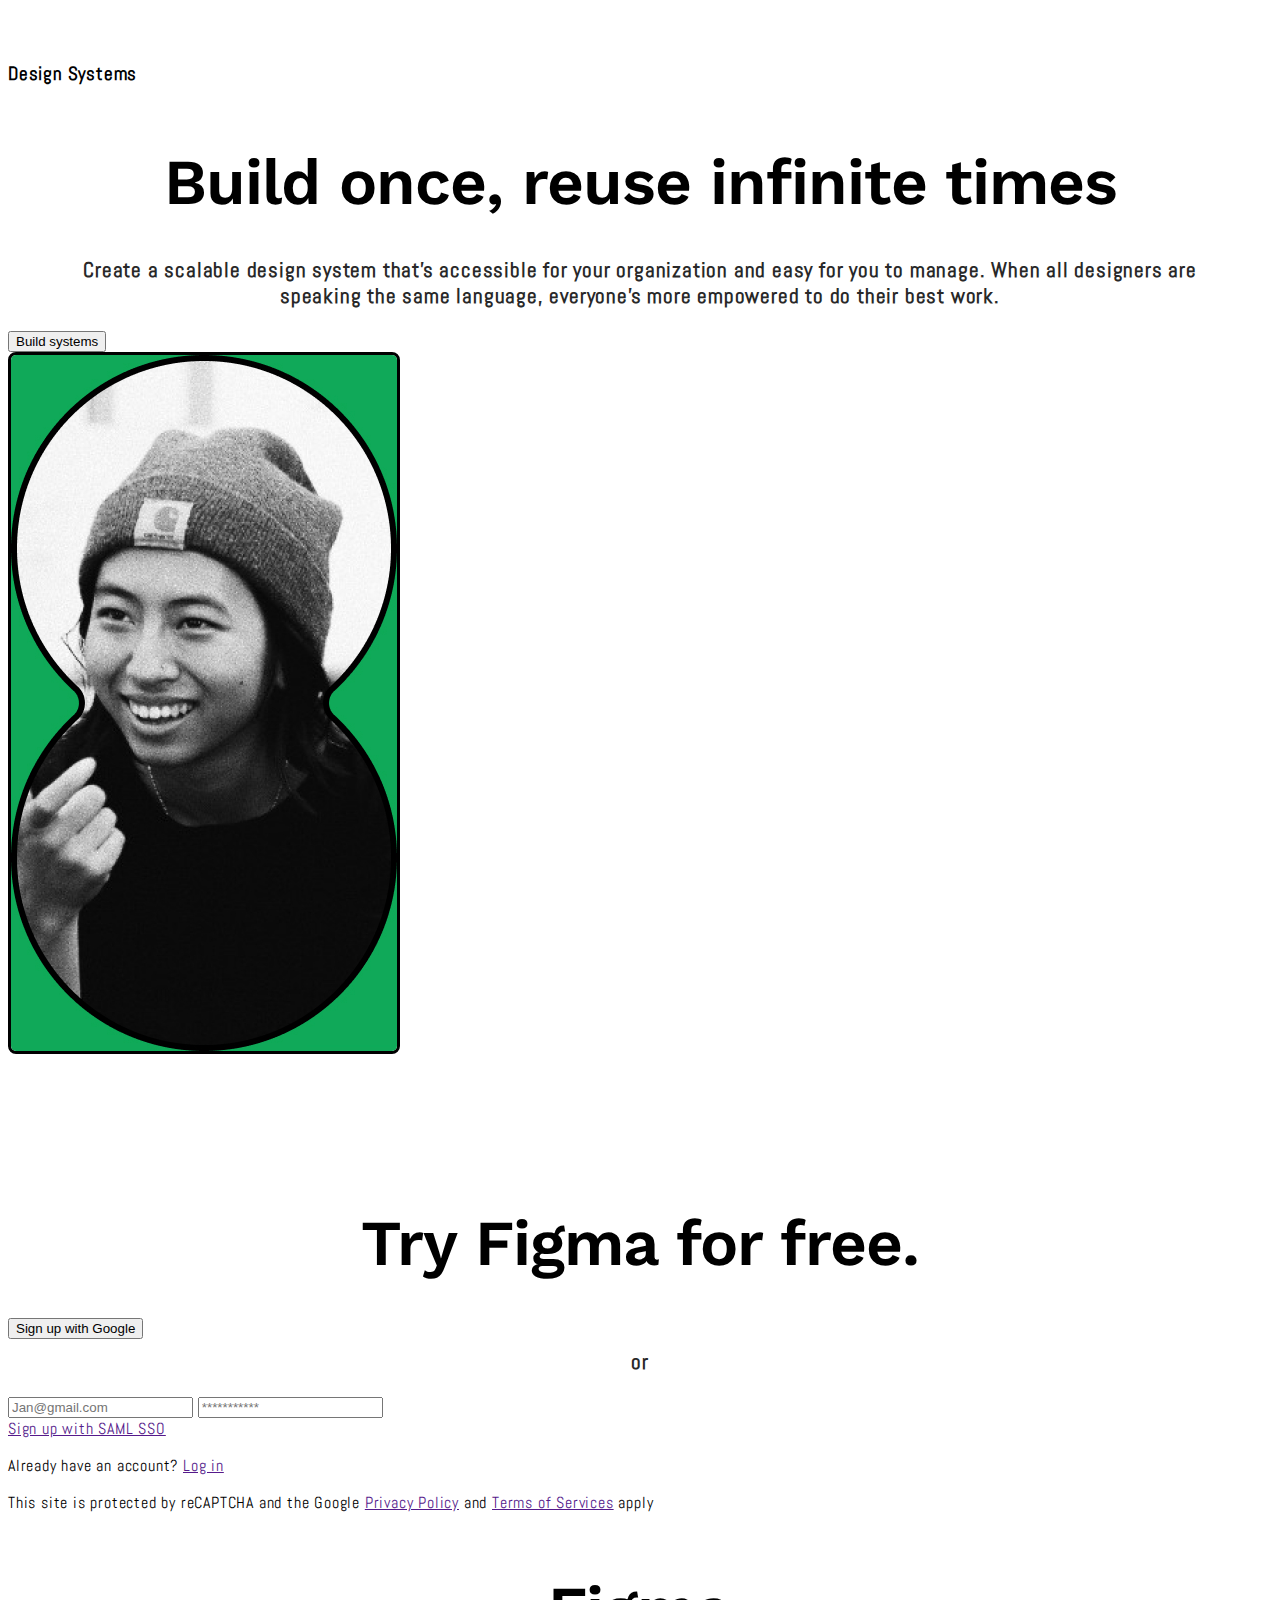
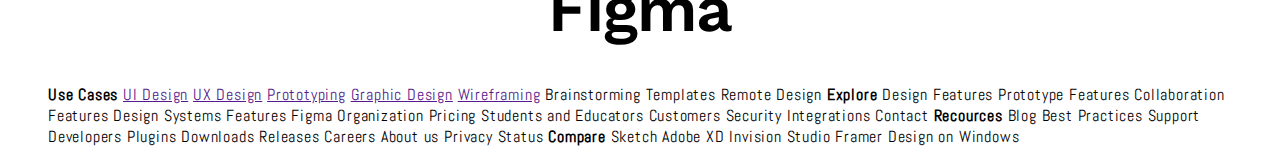
==== commit 345b64cc: "Add files via upload" ====
--- a/index.html
+++ b/index.html
@@ -9,6 +9,9 @@
 	<title>Figma: the collaborative interface</title>
 	
 	<link href="styles/style.css" rel="stylesheet">
+	<link href="https://fonts.googleapis.com/css2?family=Abel&display=swap" rel="stylesheet">
+	<link href="https://fonts.googleapis.com/css2?family=Work+Sans:wght@300;400;500;600&display=swap" rel="stylesheet">
+
 </head>
 
 <body>
@@ -17,8 +20,7 @@
 		<nav class='homepage'>
 			<a href="index.html"></a>
 			<img id= 'logo' src="images/logo.png" alt="Figma logo">
-			<button>Sign up</button>
-			<a href=""></a>
+			<a class="button" href="">Sign up</a>
 			<img id= 'hamburgermenu' src="images/menu.png" alt="Hamburger menu">
 		</nav>
 	</header>
@@ -28,21 +30,26 @@
 		<section>
 			<h1>Where teams design together</h1>
 			<p>Figma helps teams create, test, and ship better designs from start to finish.</p>
-				<button>Try Figma for free</button>
-					<a href="">See how it works</a>
+					<a class="button" id='langbutton' href="#">Try Figma for free</a>
+					<a id='extern' href="">See how it works</a>
+		 </section>			
+
+	<!--Tweede witblokje-->	
+
+		 <section>
 					<img class= 'afbeelding' src="images/afbeelding1.png" alt="Afbeelding van Figma bestand">
 			<ul>
-		<li><img class="icons" src="images/icon1.svg" alt="Eerste icon"></li>
-		<li><img class="icons" src="images/icon2.svg" alt="Tweede icon"></li>
-		<li><img class="icons" src="images/icon3.svg" alt="Derde icon"></li>
-		<li><img class="icons" src="images/icon4.svg" alt="Vierde icon"></li>
-		<li><img class="icons" src="images/icon5.svg" alt="Vijfde icon"></li>
-		<li><img class="icons" src="images/icon6.svg" alt="Zesde icon"></li>
+				<li><img class="icons" src="images/icon1.svg" alt="Eerste icon"></li>
+				<li><img class="icons" src="images/icon2.svg" alt="Tweede icon"></li>
+				<li><img class="icons" src="images/icon3.svg" alt="Derde icon"></li>
+				<li><img class="icons" src="images/icon4.svg" alt="Vierde icon"></li>
+				<li><img class="icons" src="images/icon5.svg" alt="Vijfde icon"></li>
+				<li><img class="icons" src="images/icon6.svg" alt="Zesde icon"></li>
 			</ul>
 				<button>Meet our customers</button>
 		</section>
 
-		<!--Tweede witblokje-->
+		<!--Derde witblokje-->
 		<section>
 			<img class= 'afbeelding' src="images/afbeelding2.svg" alt="Afbeelding van een vierkant met stippen">
 			<img class= 'afbeelding' src="images/afbeelding3.svg" alt="Afbeelding van een lijn met stippen">
@@ -124,11 +131,11 @@
 				<h1>Figma</h1>
 					<ul>
 						<li><b>Use Cases</b></li>
-						<li><a href=""></a>UI Design</li>
-						<li><a href=""></a>UX Design</li>
-						<li><a href=""></a>Prototyping</li>
-						<li><a href=""></a>Graphic Design</li>
-						<li><a href=""></a>Wireframing</li>
+						<li><a href="">UI Design</a></li>
+						<li><a href="">UX Design</a></li>
+						<li><a href="">Prototyping</a></li>
+						<li><a href="">Graphic Design</a></li>
+						<li><a href="">Wireframing</a></li>
 						<li><a href=""></a>Brainstorming</li>
 						<li><a href=""></a>Templates</li>
 						<li><a href=""></a>Remote Design</li>
--- a/styles/style.css
+++ b/styles/style.css
@@ -1,6 +1,100 @@
 /* CSS Document */
 *, *::after, *::before {
   box-sizing:border-box;  
+}
+
+body {
+  font-family: 'abel';
+  letter-spacing: 0.8px;
+}
+
+header nav  {
+  display: flex;
+  justify-content: space-around;
+  margin-top: 9%;
+  margin-left: -20%;
+}
+
+.button {
+  background-color: black;
+  color: white;
+  font-weight: bolder;
+  font-size: 20px;
+  padding: 10px 28px 12px;
+  border-radius: 10px;
+  text-decoration: none;
+}
+
+#langbutton {
+  margin: 15px 70px;
+  max-width: 12em;
+}
+/* Eerste witblokje*/
+
+section:first-of-type{
+  display: flex;
+  flex-direction: column;
+  justify-content: center;
+  align-items: center;
+}
+
+h1 {
+  font-family: 'work sans';
+  font-size: 64px;
+  letter-spacing: -1px;
+  line-height: 100%;
+  font-weight: 600;
+  text-align: center;
+  margin-top: 1em;
+}
+
+p:first-of-type {
+  text-align: center;
+  font-size: 20.5px;
+  margin: 10px 40px;
+  margin-bottom: 1em;
+  font-weight: bolder;
+  color: #282828;
+}
+
+#extern {
+ font-family: sans-serif;
+ display: flex; 
+ justify-content: space-around;
+ margin-top: 1.5em;
+ text-decoration: none;
+ color: black;
+ font-size: 18px;
+ font-weight: 600;
+}
+
+/**tweede witblokje **/
+section:nth-of-type(2) {
+display: flex;
+flex-direction: column;
+justify-content: center;
+align-items: center;
+margin: 2em;
+}
+
+img.afbeelding {
+  max-width: 100%;
+  border: solid;
+  border-radius: 0.5em;
+}
+
+ul {
+  list-style: none;
+}
+
+li{
+  display: inline;
+  align-items: center;
+}
+
+.icons {
+  width: 5em;
+  align-items: center;
 }
 
 img#logo {
@@ -11,14 +105,7 @@
   max-width: 2em
 }
 
-img.icons {
-  max-width: 2em;
-}
-
-img.afbeelding {
-  max-width: 100%;
-}
-section:nth-of-type(3){
+section:nth-of-type(4){
   background-color: black;
 }
 blockquote:nth-of-type(1) {
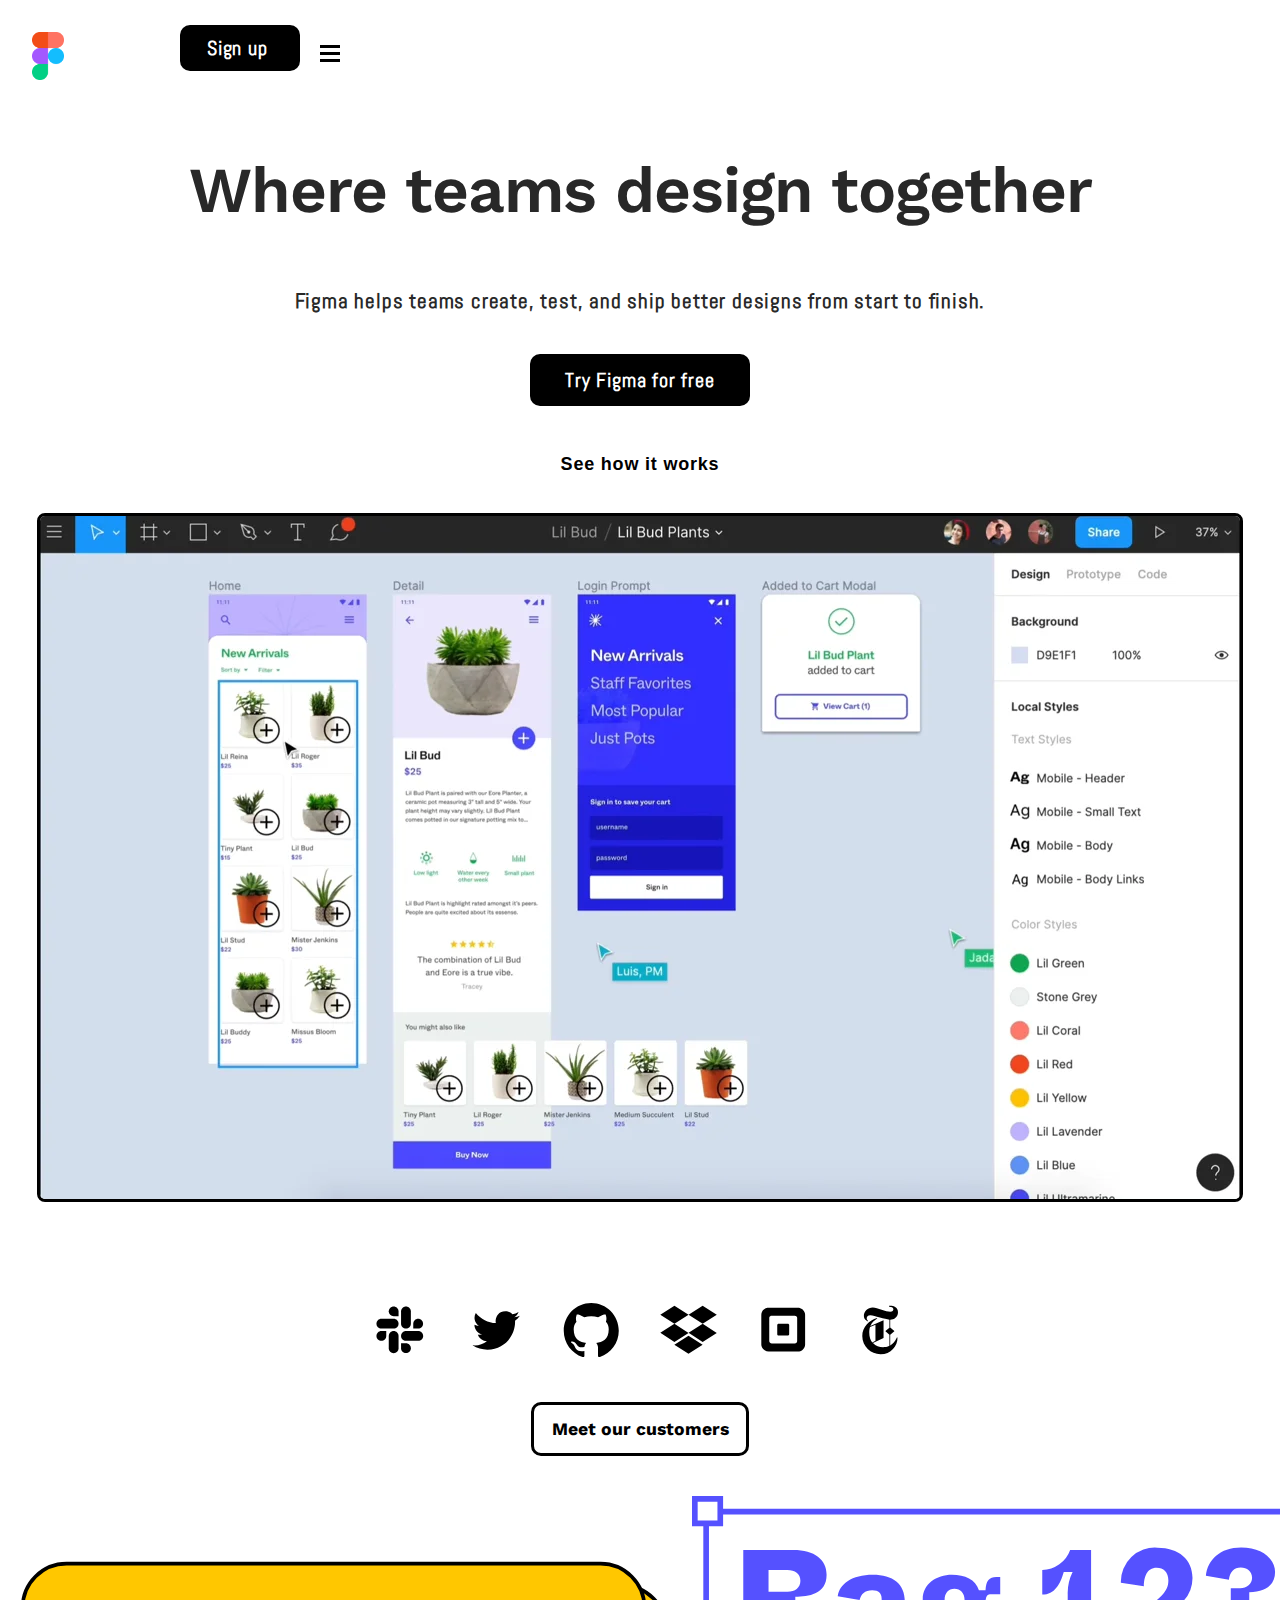
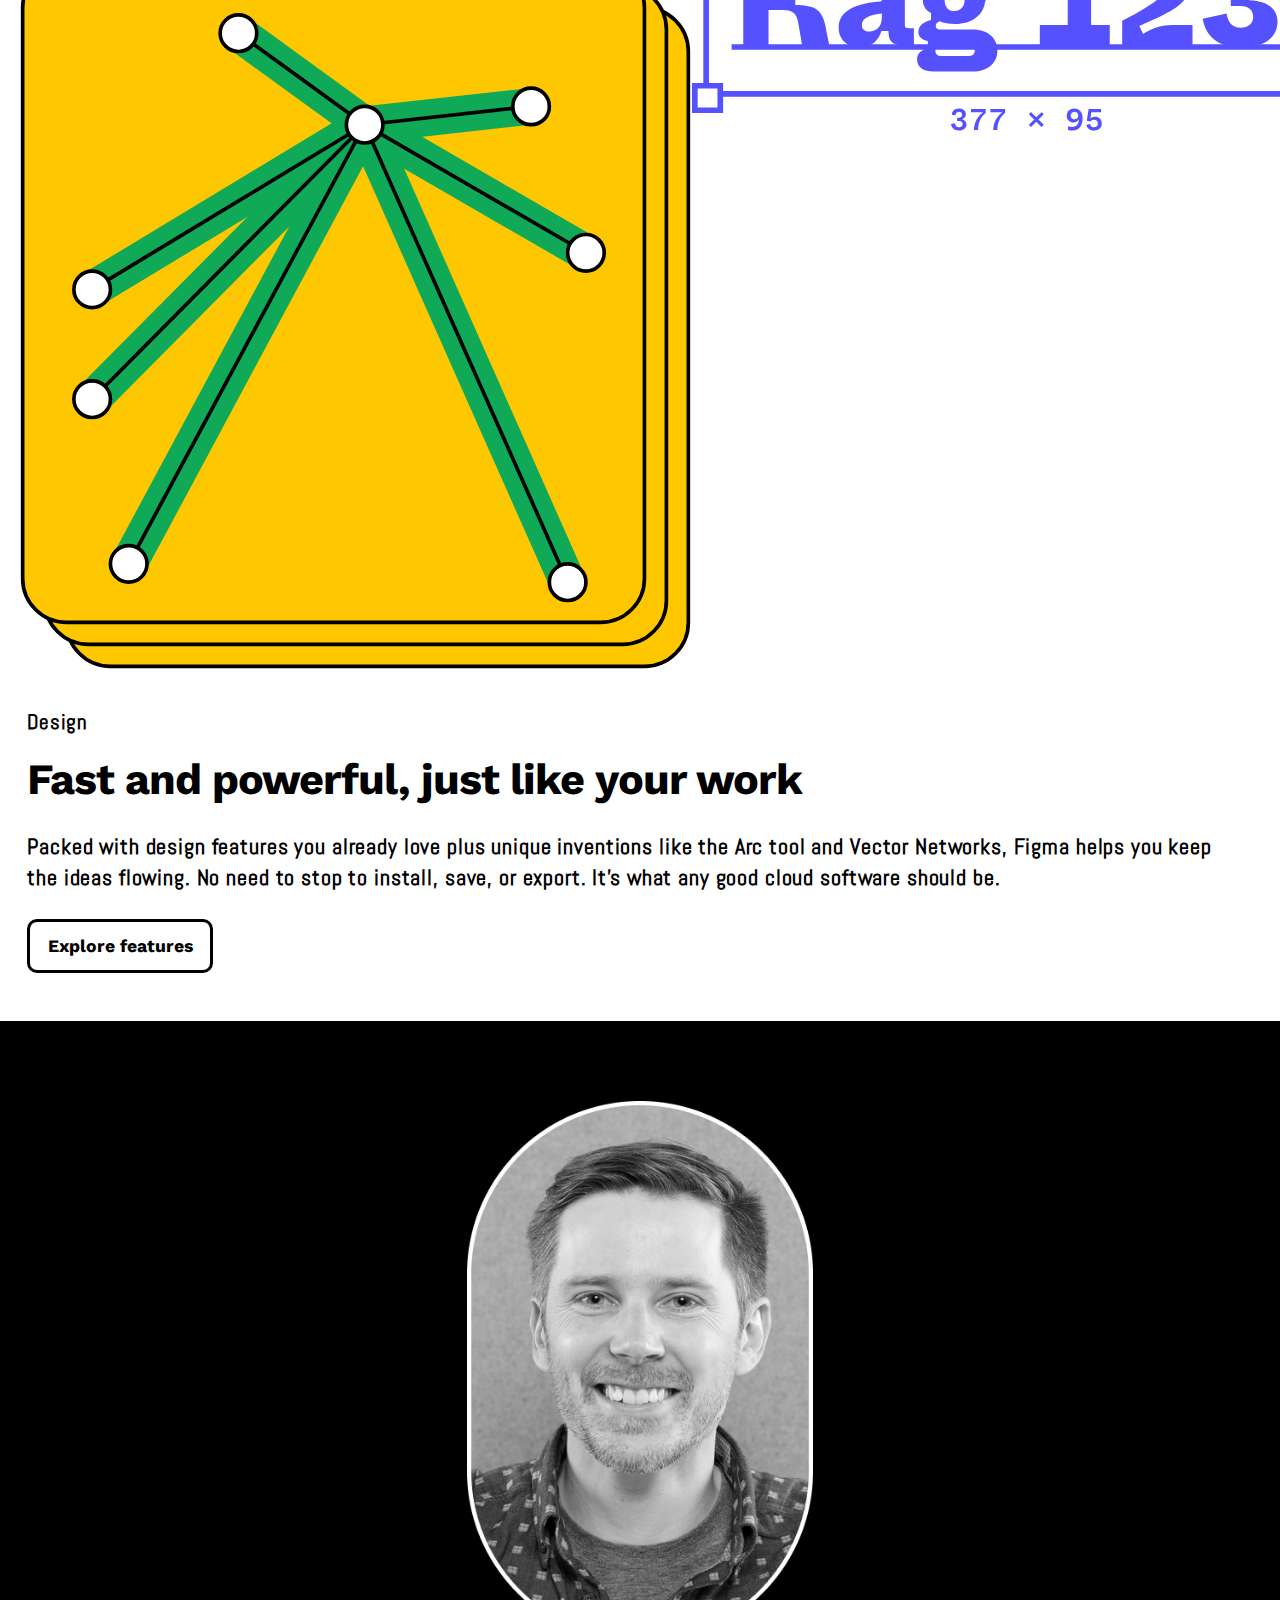
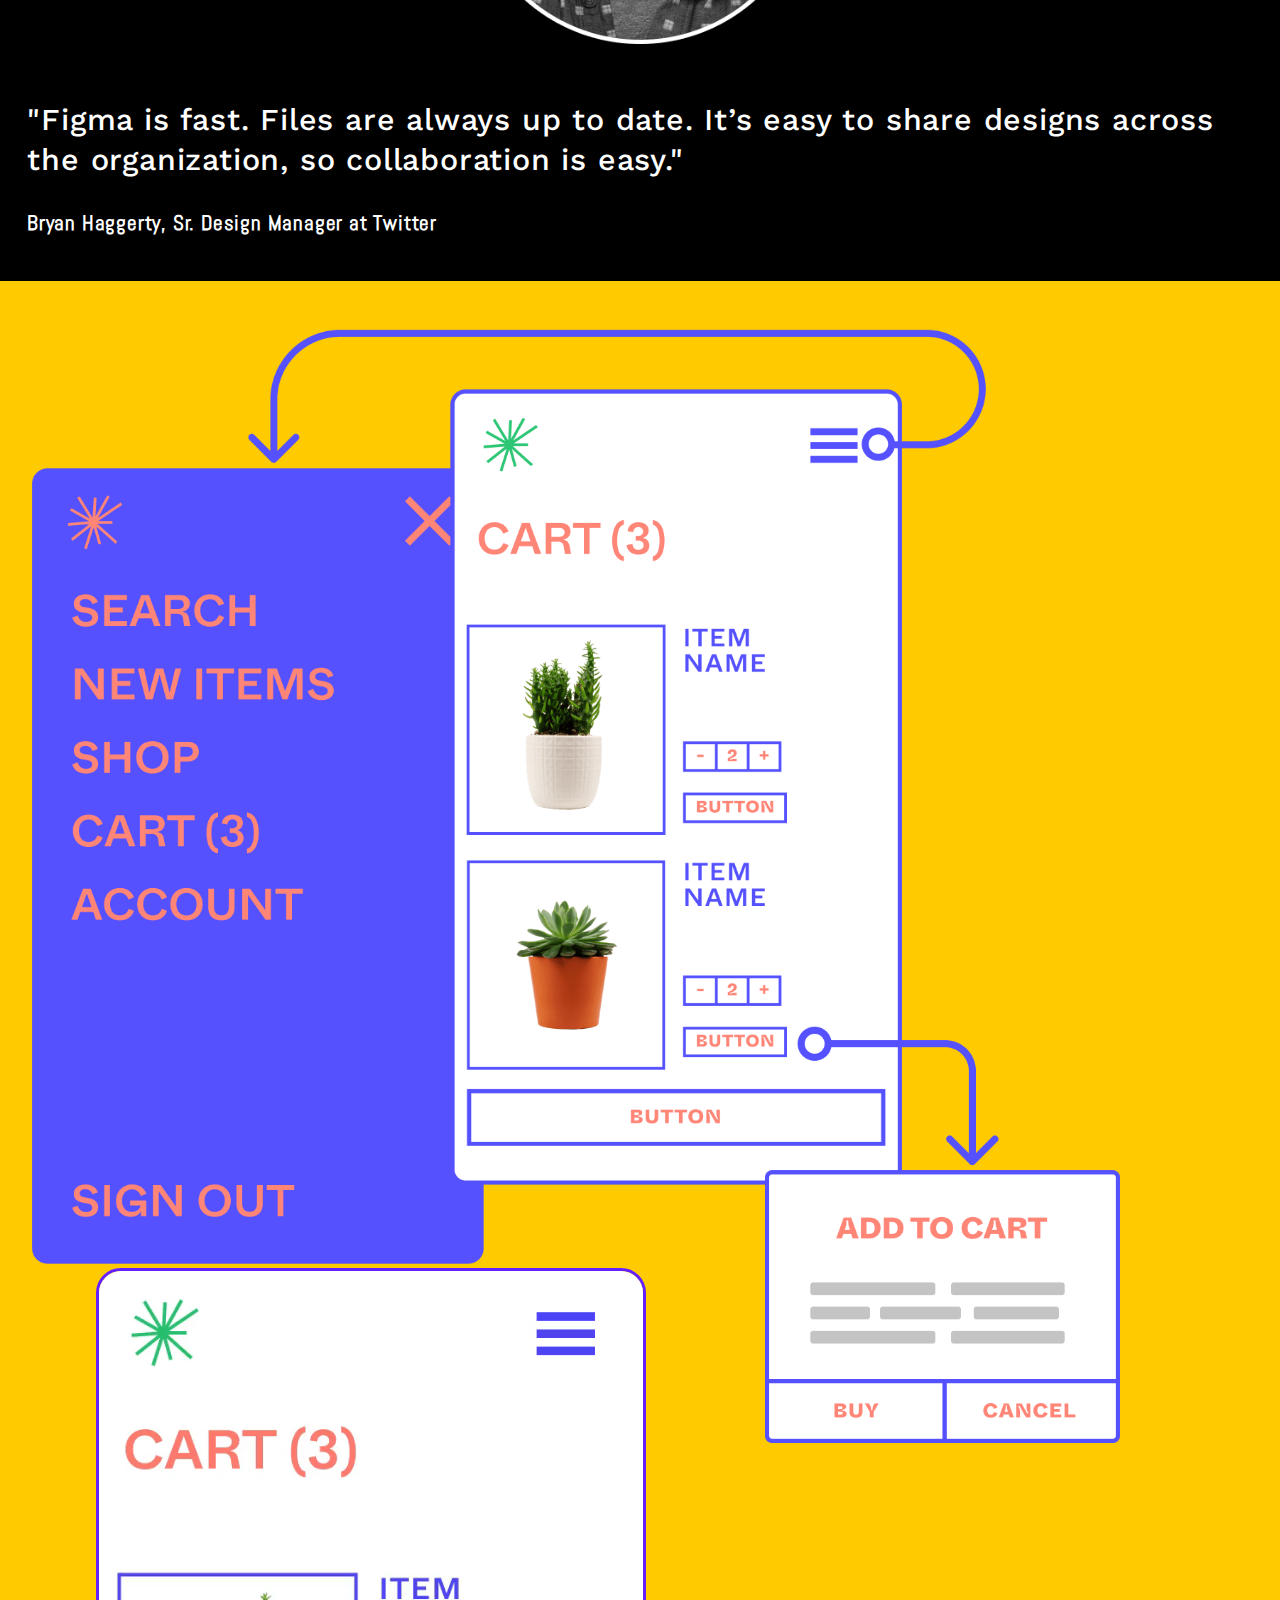
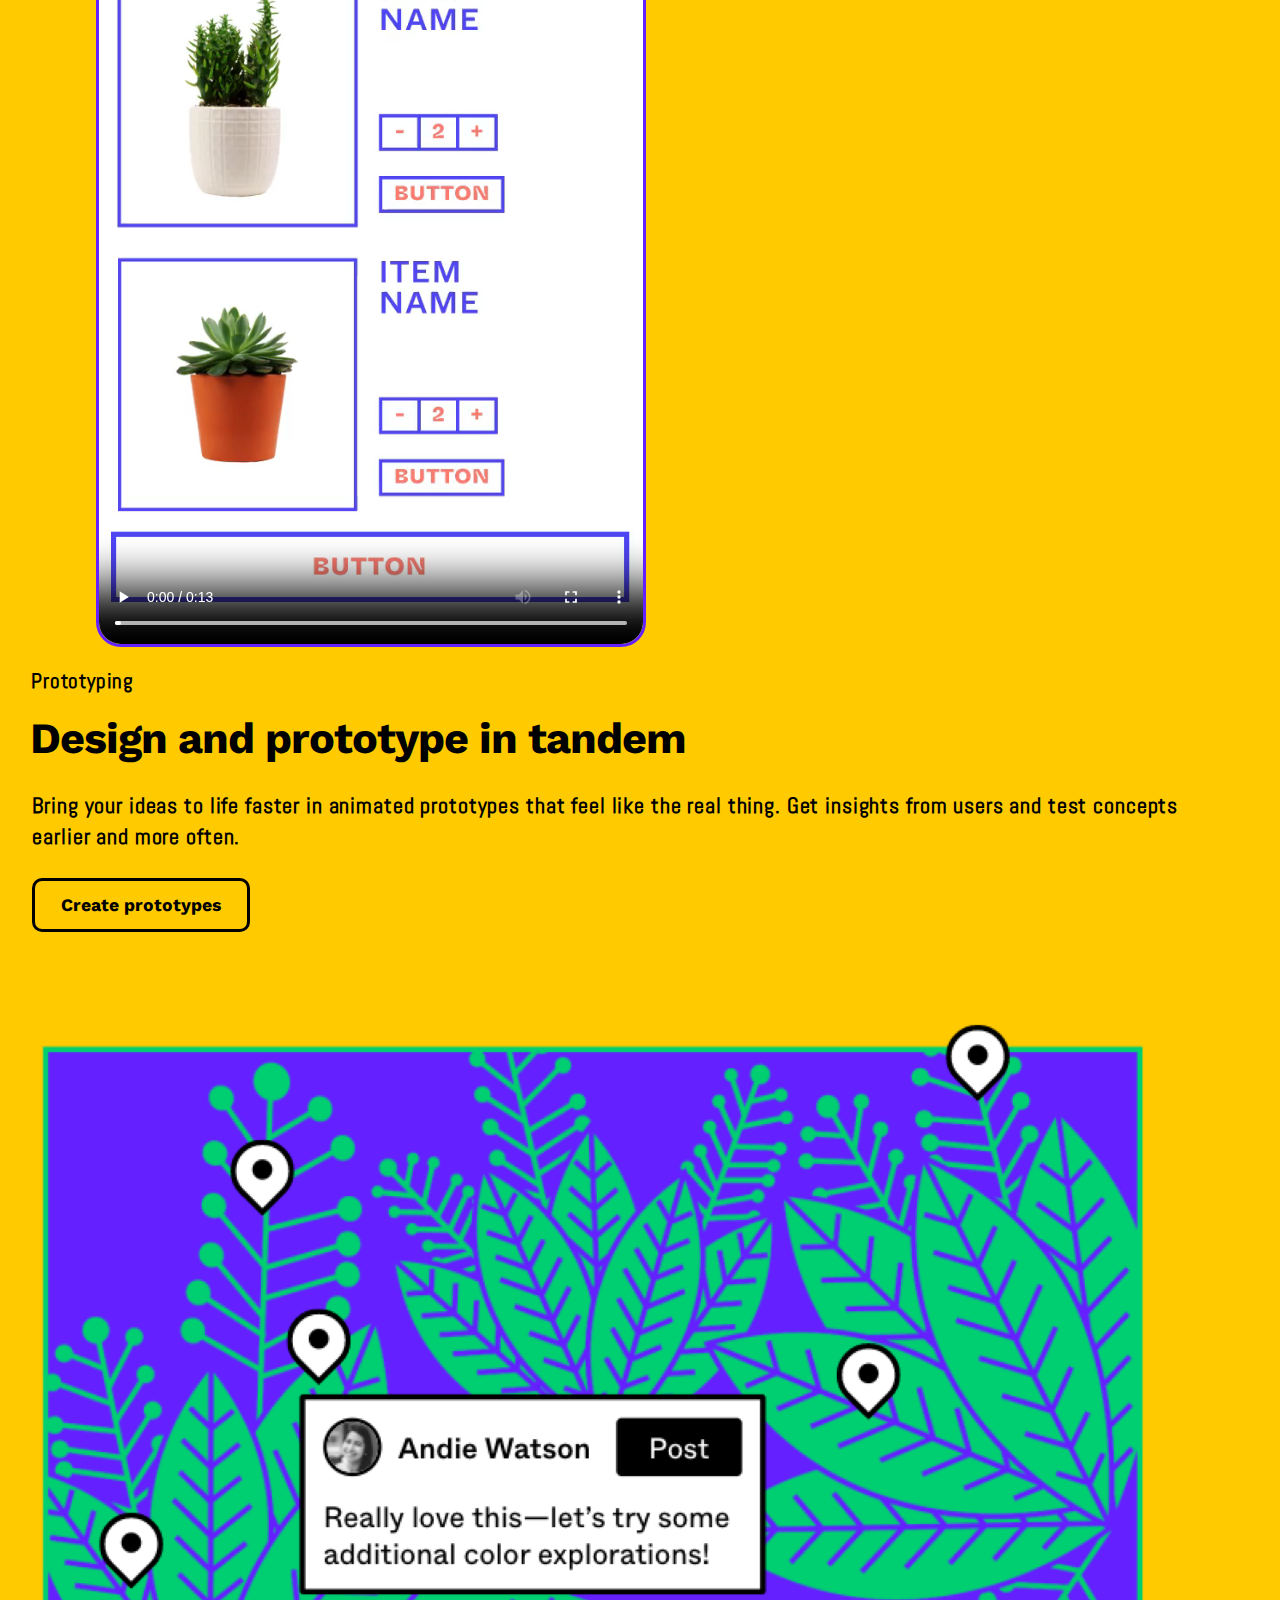
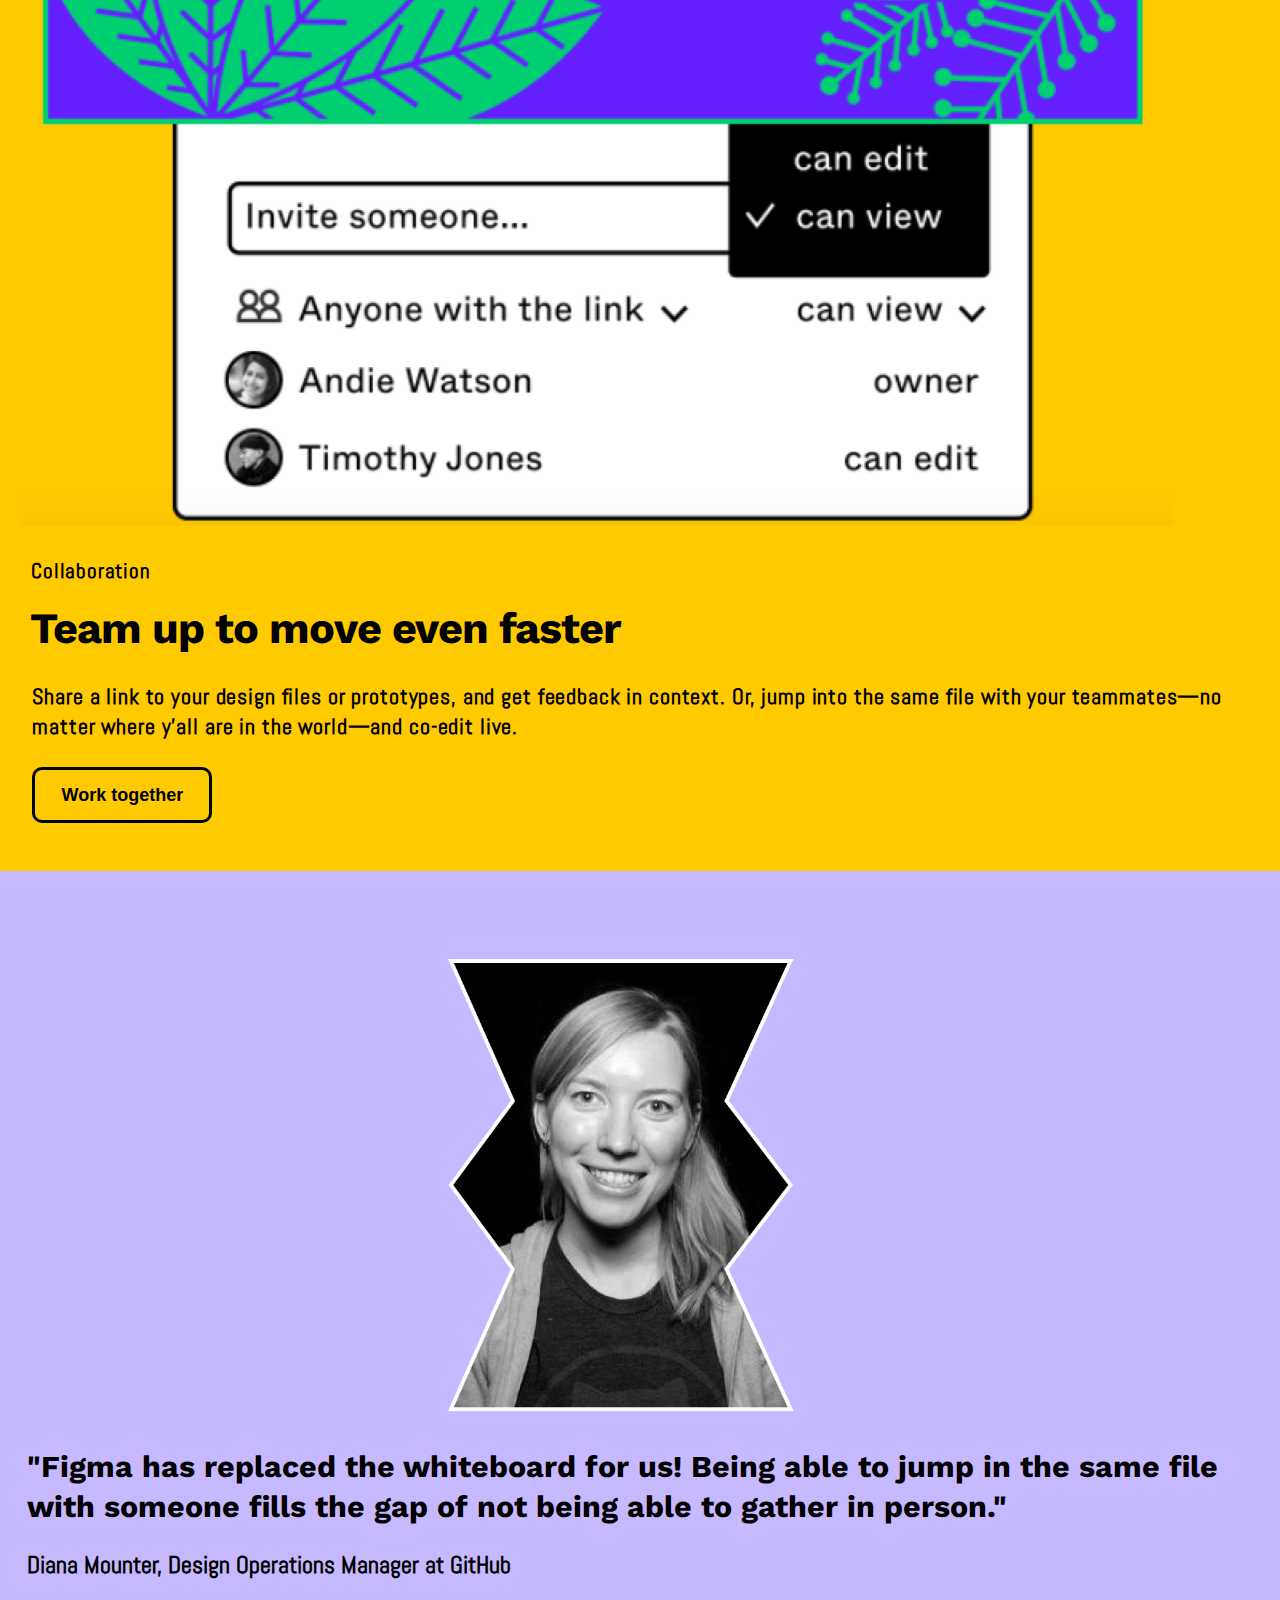
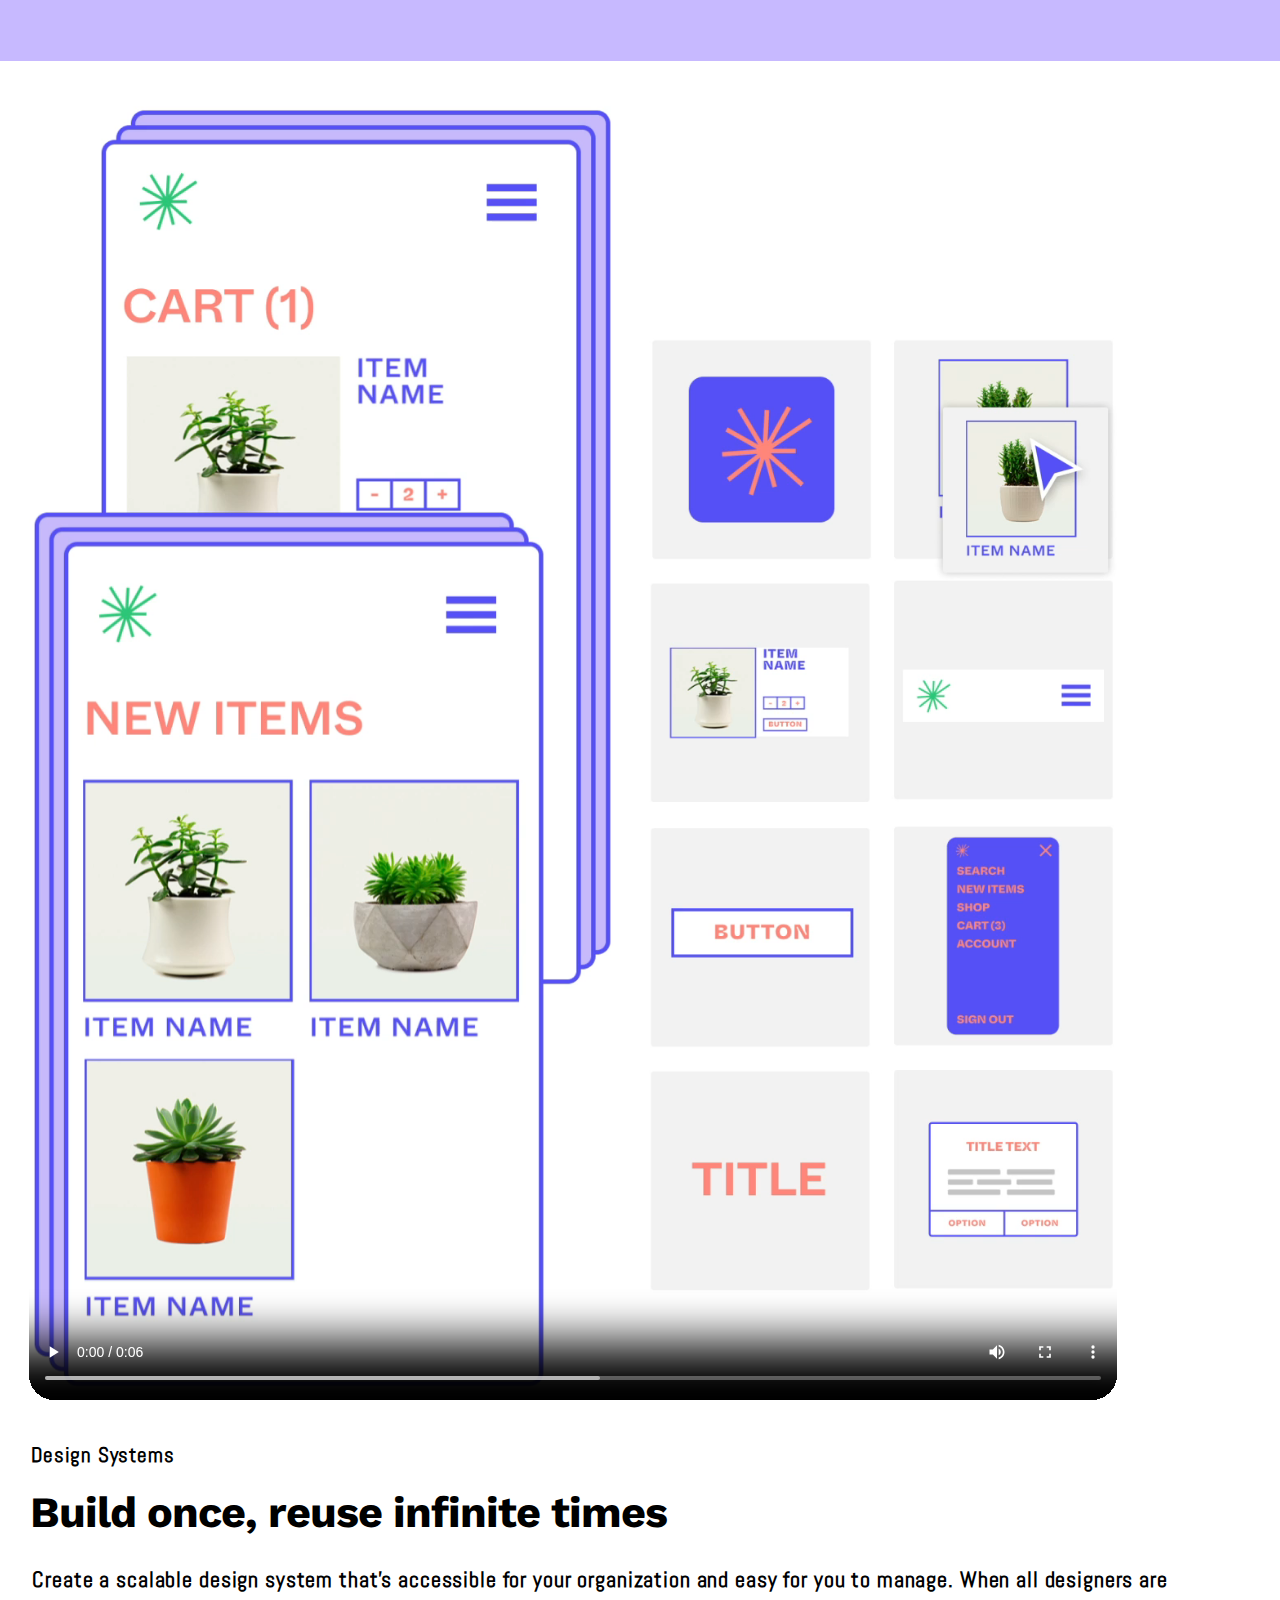
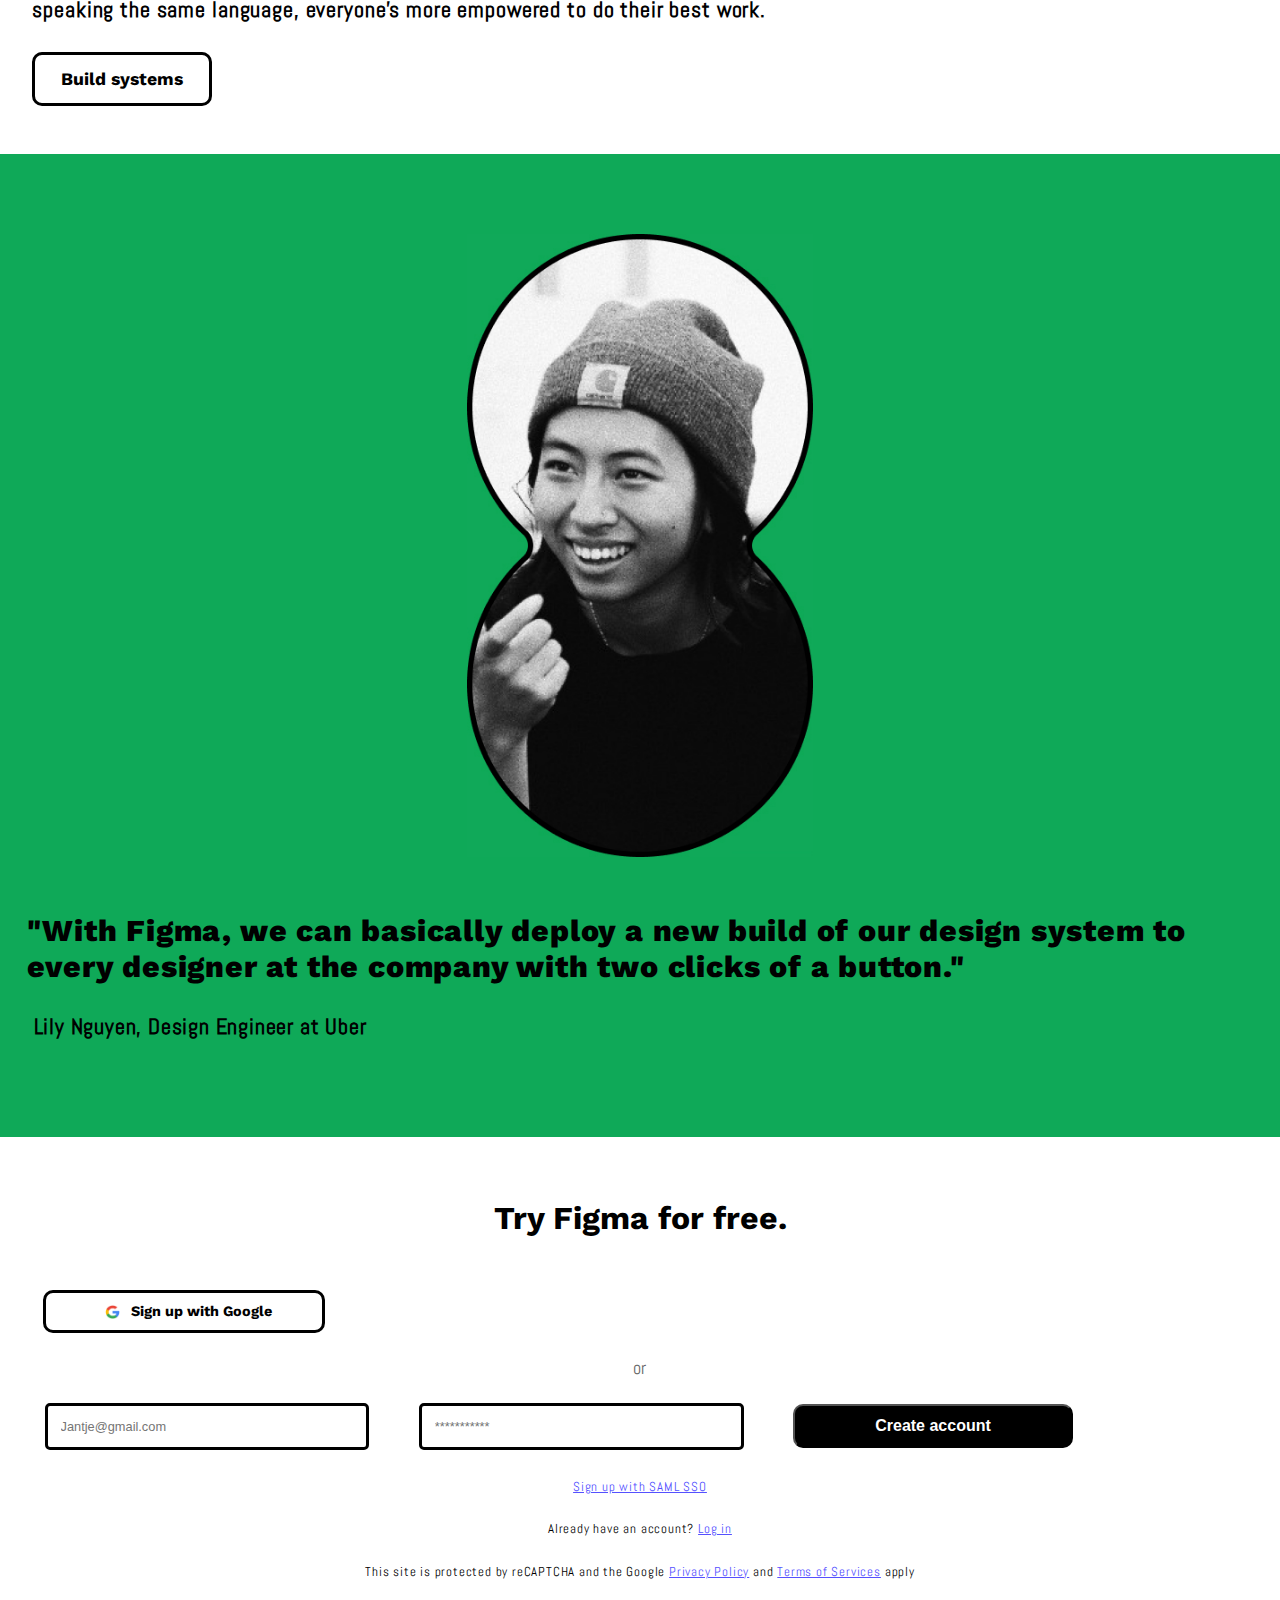
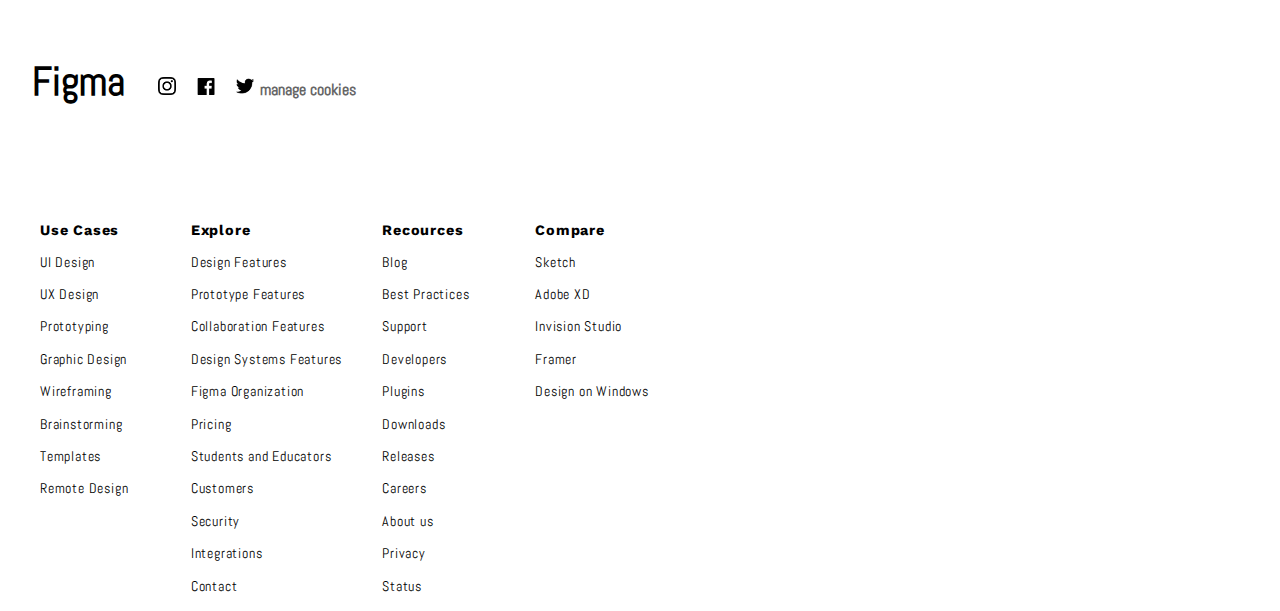
==== commit cefc7a66: "Add files via upload" ====
--- a/index.html
+++ b/index.html
@@ -15,54 +15,82 @@
 </head>
 
 <body>
-
 	<header>
-		<nav class='homepage'>
-			<a href="index.html"></a>
-			<img id= 'logo' src="images/logo.png" alt="Figma logo">
-			<a class="button" href="">Sign up</a>
-			<img id= 'hamburgermenu' src="images/menu.png" alt="Hamburger menu">
-		</nav>
-	</header>
+		<img id= 'logo' src="images/logo.png" alt="Figma logo">
+		<a id="headerbutton" class="button" href="">Sign up</a>
+			<!-- Hamburgermenu -->
+				<div class="hamburgerMenu">
+					<span id="bovenStreep"></span>
+					<span id="middenStreep"></span>
+					<span id="onderStreep"></span>
+				</div>
+
+		<!-- Uitklapbaar menu -->
+			<nav>
+				<ul>
+					<li id="dropdown">Features	▾
+						<!--Dit zijn de elementen die verstopt zijn onder het kopje 'features'-->
+						<ul class="dropdownchildren">
+							<li><a href="#">Design</a></li>
+							<li><a href="prototyping.html">Prototyping</a></li>
+							<li><a href="#">Design system</a></li>
+							<li><a href="#">Collaboration</a></li>
+							<li><a href="#">What's new</a></li>
+							<li><a href="#">Downloads</a></li>
+						</ul>
+					</li>
+					<!-- De overige lijstopties-->
+					<li><a href="#">Enterprise ▾</a></li>
+					<li><a href="#">Pricing</a></li>
+					<li><a href="#">Commumity ▾</a></li>
+					<li><a href="#">Company ▾</a></li>
+					<li><a href="#">Log in</a></li>
+				</ul>
+			</nav>
+		</header>
 
 	<!--Eerste witblokje-->
 	<main>
 		<section>
-			<h1>Where teams design together</h1>
+			<h1 id='slogan'>Where teams design together</h1>
 			<p>Figma helps teams create, test, and ship better designs from start to finish.</p>
-					<a class="button" id='langbutton' href="#">Try Figma for free</a>
-					<a id='extern' href="">See how it works</a>
-		 </section>			
-
-	<!--Tweede witblokje-->	
-
+					<a class="button" id='longbutton' href="#">Try Figma for free</a>
+					<a href="#"> See how it works</a> 
+		 </section>	
+	<!--Einde eerste witblokje-->
+
+		<!--Tweede witblokje-->	
 		 <section>
-					<img class= 'afbeelding' src="images/afbeelding1.png" alt="Afbeelding van Figma bestand">
-			<ul>
-				<li><img class="icons" src="images/icon1.svg" alt="Eerste icon"></li>
-				<li><img class="icons" src="images/icon2.svg" alt="Tweede icon"></li>
-				<li><img class="icons" src="images/icon3.svg" alt="Derde icon"></li>
-				<li><img class="icons" src="images/icon4.svg" alt="Vierde icon"></li>
-				<li><img class="icons" src="images/icon5.svg" alt="Vijfde icon"></li>
-				<li><img class="icons" src="images/icon6.svg" alt="Zesde icon"></li>
-			</ul>
-				<button>Meet our customers</button>
-		</section>
+			 <img class="borderafbeelding" src="images/afbeelding1.png" alt="Afbeelding van Figma bestand">
+			 	<div id=witblokje>
+						<img class="icons" src="images/icon1.svg" alt="Eerste icon">
+						<img class="icons" src="images/icon2.svg" alt="Tweede icon">
+						<img class="icons" src="images/icon3.svg" alt="Derde icon">
+						<img class="icons" src="images/icon4.svg" alt="Vierde icon">
+						<img class="icons" src="images/icon5.svg" alt="Vijfde icon">
+						<img class="icons" src="images/icon6.svg" alt="Zesde icon">
+				</div>
+			 <a href="#"> Meet our customers </a>
+		</section>
+		<!--Einde tweede witblokje-->
 
 		<!--Derde witblokje-->
 		<section>
-			<img class= 'afbeelding' src="images/afbeelding2.svg" alt="Afbeelding van een vierkant met stippen">
-			<img class= 'afbeelding' src="images/afbeelding3.svg" alt="Afbeelding van een lijn met stippen">
-			<img class= 'afbeelding' src="images/afbeelding4.svg" alt="Rag 123">
-			<img class= 'afbeelding' src="images/afbeelding5.svg" alt="Text styles">
-			<img class= 'afbeelding' src="images/afbeelding6.svg" alt="Kwart cirkel">
-			<img class= 'afbeelding' src="images/afbeelding7.png" alt="Voorbeeld van image bewerken">
+			<div>
+				<img src="images/afbeelding2.svg" alt="Afbeelding van een vierkant met stippen">
+				<img src="images/afbeelding4.svg" alt="Rag 123">
+				<img src="images/afbeelding7.png" alt="Voorbeeld van image bewerken">
+				<img src="images/afbeelding3.svg" alt="Afbeelding van een lijn met stippen">
+				<img src="images/afbeelding5.svg" alt="Text styles">
+				<img src="images/afbeelding6.svg" alt="Kwart cirkel">
+			</div>
 				<h3>Design</h3>
 				<h1>Fast and powerful, just like your work</h1>
 				<p>Packed with design features you already love plus unique inventions like the Arc tool and Vector Networks, Figma helps
 				you keep the ideas flowing. No need to stop to install, save, or export. It’s what any good cloud software should be.</p>
-					<button>Explore features</button>
-		</section>
+					<a href="#">Explore features</a>
+		</section>
+		<!--Einde derde wit blokje-->
 
 		<!--Zwart blokje-->
 		<section>
@@ -72,36 +100,47 @@
 			</blockquote>
 			<h2>Bryan Haggerty, Sr. Design Manager at Twitter</h2>
 		</section>
-
-	<!--Hier moet nog een afbeelding komen maar geen idee hoe, geel blokje-->
-		<section>
-		<h3>Prototyping</h3>
-		<h1>Design and prototype in tandem</h1>
-		<p>Bring your ideas to life faster in animated prototypes that feel like the real thing. Get insights from users and test
-		concepts earlier and more often.</p>
-			<button>
-				Create prototypes
-			</button>
-		</section>
+		<!--Einde zwart blokje-->
+
+	<!--Geel blokje-->
+		<section>
+			<img src="images/geelblokjefoto.png" alt="Design voorbeeld">
+				<video controls autoplay loop src="videos/geelblokje.mp4" type= "video/mp4"></video> <!--Controls autoplay loop zorgt ervoor dat het gelijk afspeeld en het door blijft gaan in een loop-->
+					<h3>Prototyping</h3>
+					<h1>Design and prototype in tandem</h1>
+					<p>Bring your ideas to life faster in animated prototypes that feel like the real thing. Get insights from users and test
+					concepts earlier and more often.</p>
+						<a href="#"> Create prototypes</a>
+			<img src="images/geelblokjefoto2.png" alt="Design voorbeeld 2">
+						<h3>Collaboration</h3>
+						<h1>Team up to move even faster</h1>
+						<p>Share a link to your design files or prototypes, and get feedback in context. Or, jump into the same file with your
+						teammates—no matter where y’all are in the world—and co-edit live.</p>
+						<a href="#">Work together</a>
+				</section>
+	<!--Einde geel blokje-->
 
 		<!--Paars blokje-->
 		<section>
-			<img class = 'afbeelding' src="images/afbeelding9.png" alt="Mevrouw Diana Mounter">
+			<img src="images/afbeelding9.png" alt="Mevrouw Diana Mounter">
 			<blockquote>
 				"Figma has replaced the whiteboard for us! Being able to jump in the same file with someone fills the gap of not being
 				able to gather in person."
 				<h2>Diana Mounter, Design Operations Manager at GitHub</h2>
 			</blockquote>
 		</section>
-
-		<!--Derde wit blokje-->
-		<section>
+		<!--Einde paars blokje-->
+
+		<!--vierde wit blokje-->
+		<section>
+			<video controls autoplay loop src="videos/witblokje.mp4"></video> <!--Controls autoplay loop zorgt ervoor dat het gelijk afspeeld en het door blijft gaan in een loop-->
 			<h3>Design Systems</h3>
 			<h1>Build once, reuse infinite times</h1>
 			<p>Create a scalable design system that’s accessible for your organization and easy for you to manage. When all designers
 			are speaking the same language, everyone’s more empowered to do their best work.</p>
-				<button>Build systems</button>
-		</section>
+				<a href=""> Build systems</a>
+		</section>
+		<!--Einde vierde wit blokje-->
 
 		<!--Groen blokje-->
 		<section>
@@ -112,67 +151,85 @@
 			</blockquote>
 			<h2>Lily Nguyen, Design Engineer at Uber</h2>
 		</section>
+		<!--Einde groen blokje-->
 
 		<footer>
 			<h1>Try Figma for free.</h1>
-			<button>Sign up with Google</button>
+			<a class= 'buttonfooter' href=""> 
+				<img id="google" src="images/googlelogo.png" alt="Google logo">
+				Sign up with Google
+			</a>
 			<p>or</p>
 				<form action="#">
 						<label>
-							<input type="email" name="email" placeholder="Jan@gmail.com" />
+							<input type="email" name="email" placeholder="Jantje@gmail.com" />
 						</label>
 						<label>
 							<input type="password" name="wachtwoord" placeholder="***********"" />
 						</label>
-				</form>
-				<a href="">Sign up with SAML SSO</a>
+					<button>Create account</button>
+					</form>
+
+				<a class="signup" href="#">Sign up with SAML SSO</a>
 				<p>Already have an account? <a href="">Log in</a></p>
 				<p>This site is protected by reCAPTCHA and the Google <a href="">Privacy Policy</a> and <a href="">Terms of Services</a> apply</p>
-				<h1>Figma</h1>
-					<ul>
-						<li><b>Use Cases</b></li>
-						<li><a href="">UI Design</a></li>
-						<li><a href="">UX Design</a></li>
-						<li><a href="">Prototyping</a></li>
-						<li><a href="">Graphic Design</a></li>
-						<li><a href="">Wireframing</a></li>
-						<li><a href=""></a>Brainstorming</li>
-						<li><a href=""></a>Templates</li>
-						<li><a href=""></a>Remote Design</li>
-						<li><b>Explore</b></li>
-						<li><a href=""></a>Design Features</li>
-						<li><a href=""></a>Prototype Features</li>
-						<li><a href=""></a>Collaboration Features</li>
-						<li><a href=""></a>Design Systems Features</li>
-						<li><a href=""></a>Figma Organization</li>
-						<li><a href=""></a>Pricing</li>
-						<li><a href=""></a>Students and Educators</li>
-						<li><a href=""></a>Customers</li>
-						<li><a href=""></a>Security</li>
-						<li><a href=""></a>Integrations</li>
-						<li><a href=""></a>Contact</li>
-						<li><b>Recources</b></li>
-						<li><a href=""></a>Blog</li>
-						<li><a href=""></a>Best Practices</li>
-						<li><a href=""></a>Support</li>
-						<li><a href=""></a>Developers</li>
-						<li><a href=""></a>Plugins</li>
-						<li><a href=""></a>Downloads</li>
-						<li><a href=""></a>Releases</li>
-						<li><a href=""></a>Careers</li>
-						<li><a href=""></a>About us</li>
-						<li><a href=""></a>Privacy</li>
-						<li><a href=""></a>Status</li>
-						<li><b>Compare</b></li>
-						<li><a href=""></a>Sketch</li>
-						<li><a href=""></a>Adobe XD</li>
-						<li><a href=""></a>Invision Studio</li>
-						<li><a href=""></a>Framer</li>
-						<li><a href=""></a>Design on Windows</li>
-					</ul>
+				<h1>Figma
+					<img src="images/instagramlogo.png" alt="Instagram logo">
+					<img src="images/facebooklogo.png" alt="Facebook logo">
+					<img src="images/twitterlogo.png" alt="Twitter logo">
+					<p id="cookies">manage cookies</p>
+				</h1>
+					<div id="lijst">
+						<ul>
+							<li>Use Cases</li>
+							<li><a href="#">UI Design</a></li>
+							<li><a href="#">UX Design</a></li>
+							<li><a href="#">Prototyping</a></li>
+							<li><a href="#">Graphic Design</a></li>
+							<li><a href="#">Wireframing</a></li>
+							<li><a href="#">Brainstorming</a></li>
+							<li><a href="#">Templates</a></li>
+							<li><a href="#">Remote Design</a></li>
+						</ul>
+						<ul>
+							<li>Explore</li>
+							<li><a href="#">Design Features</a></li>
+							<li><a href="#">Prototype Features</a></li>
+							<li><a href="#">Collaboration Features</a></li>
+							<li><a href="#">Design Systems Features</a></li>
+							<li><a href="#">Figma Organization</a></li>
+							<li><a href="#">Pricing</a></li>
+							<li><a href="#">Students and Educators</a></li>
+							<li><a href="#">Customers</a></li>
+							<li><a href="#">Security</a></li>
+							<li><a href="#">Integrations</a></li>
+							<li><a href="#">Contact</a></li>
+						</ul>
+						<ul>
+							<li>Recources</li>
+							<li><a href="#">Blog</a></li>
+							<li><a href="#">Best Practices</a></li>
+							<li><a href="#">Support</a></li>
+							<li><a href="#">Developers</a></li>
+							<li><a href="#">Plugins</a></li>
+							<li><a href="#">Downloads</a></li>
+							<li><a href="#">Releases</a></li>
+							<li><a href="#">Careers</a></li>
+							<li><a href="#">About us</a></li>
+							<li><a href="#">Privacy</a></li>
+							<li><a href="#">Status</a></li>
+						</ul>
+						<ul>
+							<li>Compare</li>
+							<li><a href="#">Sketch</a></li>
+							<li><a href="#">Adobe XD</a></li>
+							<li><a href="#">Invision Studio</a></li>
+							<li><a href="#">Framer</a></li>
+							<li><a href="#">Design on Windows</a></li>
+						</ul>
+				</div>
 		</footer>
-
-	</main>
+	  </main>
 	<script src="scripts/script.js"></script>
 </body>
 	
--- a/styles/style.css
+++ b/styles/style.css
@@ -1,116 +1,938 @@
 /* CSS Document */
-*, *::after, *::before {
-  box-sizing:border-box;  
+*,
+*::after,
+*::before {
+  box-sizing: border-box;
+}
+
+/**Overflow x moet hidden zijn, omdat er anders teveel ruimte gemaakt wordt voor niet veel content.**/
+html {
+  overflow-x: hidden;
 }
 
 body {
   font-family: 'abel';
   letter-spacing: 0.8px;
-}
-
-header nav  {
-  display: flex;
-  justify-content: space-around;
-  margin-top: 9%;
-  margin-left: -20%;
-}
-
+  overflow-x: hidden;
+  margin: auto;
+}
+
+/**Hamburgermenu**/
+body>header>div.hamburgerMenu{
+margin-top: 2.5em;
+margin-bottom: 0em;
+}
+
+span#bovenStreep, 
+span#middenStreep, 
+span#onderStreep {
+  display: block;
+  background-color: black;
+  content: "";
+  width: 1.25em;
+  height: 3px;
+  margin-top:0.25em;
+  margin-left: 20em;
+  transition: 1s;
+}
+
+span#bovenStreep.open {
+  transform: rotate(135deg);
+}
+
+span#middenStreep.open {
+  background-color: white;
+}
+
+span#onderStreep.open {
+  transform: translate(0px, -14px) rotate(-135deg);
+}
+/**Bron: https://w3bits.com/animated-menu-icon-css/ -> Deze is puur css, ik heb alleen de waardes overgenomen en met javascript werkende gemaakt**/
+
+nav {
+  transform: translateY(-150%);
+  position: fixed;
+  margin-top: 1.5em;
+}
+
+/** De navigatie wanneer hamburgermenu aangeklikt wordt**/
+nav.open {
+  z-index: 1; /**Zorgt ervoor dat de background boven alle content komt**/
+  transform: translateY(0);
+  width: 100em;
+  height: 50em;
+  background-color: white;
+}
+
+nav ul {
+  list-style: none; /**Anders staat er een bullet**/
+}
+
+/**Voor de javascript, om het te tonen of niet**/
+.dropdownchildren {
+  display: none;
+  margin-top: 0em;
+}
+.show {
+  display: block
+}
+/**De rest van de navigatie**/
+img#logo {
+  max-width: 2em;
+  margin-left: 2em;
+  margin-top: 5em;
+  margin-bottom: -5em;
+}
+
+header{
+  margin-top: -3em;
+}
+
+/**Dit zorgt ervoor dat de tekst in het menu ook dezelfde styling heeft*/
+nav>ul>li>a{
+text-decoration: none;
+color: black;
+} 
+
+nav>ul>li {
+  font-size: 1.4em;
+  line-height: 2em;
+}
+
+nav>ul>li>ul>li>a{
+  color: #000000;
+  text-decoration: none;
+}
+
+/**Accessibility in het navigatie menu**/
+span:focus{
+ border: 1em;
+ border-color: palevioletred;
+}
+
+nav>ul>li:focus {
+  border-color: palevioletred;
+}
+
+/**Buttons die zwart zijn op de site**/
 .button {
   background-color: black;
   color: white;
   font-weight: bolder;
   font-size: 20px;
-  padding: 10px 28px 12px;
+  padding: 10px 27px 10px;
   border-radius: 10px;
   text-decoration: none;
-}
-
-#langbutton {
+  margin-top: -0.5em;
+  margin-bottom: 1em;
+  margin-right: -1em;
+}
+
+/**De zwarte button in de header die niet wilde meewerken**/
+#headerbutton {
+  margin-top: 1em;
+  position: relative;
+  display: block;
+  padding-right: 1em;
+  margin-top: 1em;
+  margin-bottom: -3.3em;
+  margin-right: 4em;
+  margin-left: 9em;
+  max-width: 6em;
+}
+
+/**De wijde zwarte button.**/
+#longbutton {
   margin: 15px 70px;
-  max-width: 12em;
-}
+  width: 11em;
+}
+
+
 /* Eerste witblokje*/
-
-section:first-of-type{
+section:first-of-type {
   display: flex;
   flex-direction: column;
   justify-content: center;
   align-items: center;
 }
 
-h1 {
+#slogan { /**Grote tekst aan het begin**/ 
   font-family: 'work sans';
   font-size: 64px;
   letter-spacing: -1px;
   line-height: 100%;
   font-weight: 600;
   text-align: center;
-  margin-top: 1em;
-}
-
-p:first-of-type {
+  margin-top: 1.5em;
+
+}
+
+section:nth-of-type(1) {
   text-align: center;
   font-size: 20.5px;
+  line-height: 1.6em;
   margin: 10px 40px;
+  margin-top: 0;
   margin-bottom: 1em;
   font-weight: bolder;
   color: #282828;
 }
 
-#extern {
- font-family: sans-serif;
- display: flex; 
- justify-content: space-around;
- margin-top: 1.5em;
- text-decoration: none;
- color: black;
- font-size: 18px;
- font-weight: 600;
-}
-
-/**tweede witblokje **/
+main section a:nth-of-type(2) {
+  font-family: sans-serif;
+  display: flex;
+  justify-content: space-around;
+  margin-top: 1.5em;
+  text-decoration: none;
+  color: black;
+  font-size: 18px;
+  font-weight: 600;
+}
+/**Einde eerste witblokje**/
+
+
+/** Tweede witblokje **/
 section:nth-of-type(2) {
-display: flex;
-flex-direction: column;
-justify-content: center;
-align-items: center;
-margin: 2em;
-}
-
-img.afbeelding {
+  display: flex;
+  flex-direction: column;
+  justify-content: center;
+  align-items: center;
+  margin: 2em;
+}
+
+.borderafbeelding{
   max-width: 100%;
   border: solid;
   border-radius: 0.5em;
 }
 
+section:nth-of-type(2)>div>img {
+  width: 6em;
+  align-items: center;
+  border: none;
+  padding: 0.7em;
+}
+
+/**Om de iconen te positioneren**/
+div#witblokje {
+  display: flex;
+  justify-content: space-around;
+  flex-wrap: wrap;
+  margin-top: 5em;
+  margin-bottom: 1.5em;
+}
+/**Einde tweede witblokje**/
+
+
+/** derde witblokje **/
+/**Om de afbeeldingen te positioneren**/
+section:nth-of-type(3)>div {
+  display: flex;
+  flex-direction: column;
+  height: 50em;
+  flex-wrap: wrap;
+}
+
+section:nth-of-type(3)>div>img {
+  max-width: 45%;
+  padding: 0.5em;
+  margin-left: -1em;
+  margin-top: 4em;
+}
+
+/**Alle images hadden een andere grootte nodig, dus heb het zo opgelost.**/
+section:nth-of-type(3)>div>img:nth-of-type(1) {
+  max-width: 55%;
+}
+
+section:nth-of-type(3)>div>img:nth-of-type(2) {
+  max-width: 55%;
+  margin-top: 0em;
+}
+
+section:nth-of-type(3)>div>img:nth-of-type(3) {
+  max-width: 48%;
+  margin-top: 0em;
+  border: solid;
+  border-radius: 6px;
+  margin-left: -0.4em;
+}
+
+section:nth-of-type(3)>div>img:nth-of-type(4) {
+  margin-top: 3em;
+}
+
+
+section:nth-of-type(3)>div>img:nth-of-type(5) {
+  max-width: 45%;
+  margin-top: 0.5em;
+}
+
+section:nth-of-type(3)>div>img:nth-of-type(6) {
+  max-width: 45%;
+  margin-top: 0em;
+}
+
+section:nth-of-type(3) {
+  margin-left: 1.7em;
+}
+
+h3 {
+  text-align: left;
+  font-size: 1.3em;
+}
+
+h1 {
+  font-family: 'work sans';
+  text-align: left;
+  font-size: 2.7em;
+  line-height: 1.1em;
+  font-weight: bolder;
+  letter-spacing: -1px;
+  margin-top: auto;
+}
+
+section:nth-of-type(3) p {
+  text-align: left;
+  margin-left: 0;
+  margin-right: 1.5em;
+  margin-bottom: 2em;
+  font-size: 1.35em;
+  letter-spacing: 0.04em;
+  line-height: 1.4em;
+  font-weight: bolder;
+}
+
+/**Witte button met een zwarte border. Deze komt vaker terug dus ook in de code**/
+section:nth-of-type(2) a,
+section:nth-of-type(3) a,
+section:nth-of-type(5) a,
+section:nth-of-type(7) a {
+  font-family: 'work sans';
+  text-decoration: none;
+  color: black;
+  border: solid;
+  border-radius: 10px;
+  padding-left: 1em;
+  padding-right: 1em;
+  padding-top: 0.8em;
+  padding-bottom: 0.8em;
+  letter-spacing: 0em;
+  font-size: 1.1em;
+  font-weight: bolder;
+}
+/**Einde derde wit blokje**/
+
+
+/** Zwart blokje **/
+section:nth-of-type(4) {
+  background-color: black;
+  margin-top: 4em;
+  padding-top: 5em;
+  padding-bottom: 3em;
+}
+
+.afbeelding {
+  max-width: 27%;
+  display: block;
+  margin-left: auto;
+  margin-right: auto;
+  margin-bottom: 3.5em;
+}
+
+blockquote:nth-of-type(1) {
+  color: white;
+  font-size: 1.9em;
+  font-family: 'work sans';
+  font-weight: 500;
+  margin-right: 0.4em;
+  margin-left: 0.9em;
+  line-height: 1.3em;
+}
+
+section:nth-of-type(4) h2 {
+  margin-left: 1.3em;
+  margin-right: 4.5em;
+  font-size: 1.3em;
+  line-height: 1.3em;
+  color: white;
+}
+/**Einde zwart blokje**/
+
+/** Geel blokje **/
+section:nth-of-type(5) {
+  background-color: #ffca00;
+  margin-top: -1.3em;
+  padding-bottom: 3em;
+}
+
+section:nth-of-type(5) img {
+  max-width: 85%;
+  max-height: 85%;
+  margin-top: 3em;
+  margin-left: 2em;
+  margin-right: 2em;
+  position: relative;
+}
+
+video {
+  display: flex;
+  max-width: 43%;
+  max-height: 43%;
+  position: relative;
+  margin-top: -16em;
+  margin-left: 6em;
+  border: solid;
+  border-color: #6420ff;
+  border-radius: 25px;
+}
+
+section:nth-of-type(5) h3 {
+  margin-left: 1.5em;
+}
+
+section:nth-of-type(5) h1 {
+  margin-left: 0.7em;
+}
+
+section:nth-of-type(5) p,
+section:nth-of-type(7) p {
+  text-align: left;
+  margin-left: 1.5em;
+  margin-right: 2em;
+  margin-bottom: 2em;
+  font-size: 1.35em;
+  letter-spacing: 0.04em;
+  line-height: 1.4em;
+  font-weight: bolder;
+}
+
+section:nth-of-type(5) a, 
+section:nth-of-type(7) a {
+  margin-left: 1.8em;
+  padding-left: 1.5em;
+  padding-right: 1.5em;
+}
+
+section:nth-of-type(5) img:nth-of-type(2) {
+  margin-top: 5.5em;
+  max-width: 90%;
+  margin-left: 1.3em;
+}
+
+section:nth-of-type(5) h3:nth-of-type(2) {
+  margin-top: 1.3em;
+}
+
+section:nth-of-type(5) a:nth-of-type(2) {
+  width: 10em;
+  padding-left: 0;
+  padding-right: 0;
+  margin-top: -1em;
+}
+/**Einde geel blokje*/
+
+/** Paars blokje **/
+section:nth-of-type(6) {
+  background-color: #c7b9ff;
+  color: black;
+  padding-bottom: 3em;
+}
+
+section:nth-of-type(6) img {
+  margin-top: 5.5em;
+  max-width: 27%;
+  margin-left: 35%;
+  margin-right: 50%;
+}
+
+section:nth-of-type(6) blockquote {
+  color: black;
+  letter-spacing: 0em;
+  font-weight: bolder;
+  margin-right: 1em;
+}
+
+section:nth-of-type(6) h2 {
+  font-family: 'abel';
+  color: black;
+  font-size: 0.8em;
+  line-height: 1.5em;
+}
+/**Einde paars blokje**/
+
+/** Vierde wit blokje **/
+section:nth-of-type(7) video {
+  margin-top: 2em;
+  margin-left: 1.8em;
+  border: none;
+  max-width: 85%;
+  max-height: 85%;
+}
+
+section:nth-of-type(7) h3 {
+  margin-left: 1.5em;
+  margin-top: 2em;
+}
+
+section:nth-of-type(7) h1 {
+  margin-left: 0.7em;
+}
+
+/** Groen blokje **/
+section:nth-of-type(8) {
+  background-color: #0FA958;
+  margin-top: 4em;
+  padding-bottom: 5em;
+}
+
+section:nth-of-type(8) img {
+padding-top: 5em;
+}
+
+section:nth-of-type(8) blockquote {
+  color: black;
+  font-weight: 800;
+  line-height: 1.2em;
+}
+
+section:nth-of-type(8) h2 {
+  font-size: 1.4em;
+  margin-left: 1.5em;
+  margin-right: 3em;
+  line-height: 1em;
+}
+/**Einde groen blokje**/
+
+
+/** Footer **/
+
+footer h1 {
+  font-size: 2em;
+  text-align: center;
+  margin-top: 2em;
+  letter-spacing: 0em;
+  margin-bottom: 2em;
+}
+
+#google { /**Google logo in de button**/
+  max-width: 1em;
+  margin-bottom: -0.2em;
+  margin-right: 0.5em;
+}
+
+.buttonfooter {
+  font-family: 'work sans';
+  text-decoration: none;
+  color: #000000;
+  border: solid;
+  border-radius: 10px;
+  margin-left: 3em;
+  margin-right: 1em;
+  padding-left: 3.5em;
+  padding-right: 3.5em;
+  padding-top: 0.7em;
+  padding-bottom: 0.7em;
+  letter-spacing: 0em;
+  font-size: 0.9em;
+  font-weight: bolder;
+}
+
+footer p:nth-of-type(1) {
+text-align: center;
+font-size: 1.1em;
+color: #666666;
+margin-top: 2em;
+margin-bottom: 0.5em;
+}
+
+form>label>input{
+  color: #000000;
+  border: solid;
+  border-radius: 5px;
+  margin-top: 0.7em;
+  margin-bottom: 0.7em;
+  margin-left: 3.5em;
+  padding-left: 1em;
+  padding-right: 11em;
+  padding-top: 1em;
+  padding-bottom: 1em;
+  letter-spacing: 0em;
+  font-size: 0.8em;
+  font-weight: 400;
+}
+
+button {
+  -webkit-appearence: none;
+  appearance: none;
+  background-color: black;
+  color: white;
+  font-weight: bolder;
+  font-size: 1em;
+  margin-top: 1em;
+  margin-left: 2.8em;
+  padding-left: 5em;
+  padding-right: 5em;
+  padding-top: 0.7em;
+  padding-bottom: 0.7em;
+  border-radius: 10px;
+}
+
+.signup{
+  display: block;
+  text-align: center;
+  margin-top: 1.5em;
+  font-size: 0.8em;
+}
+
+footer p:nth-of-type(2), 
+footer p:nth-of-type(3){
+  text-align: center;
+  font-size: 0.8em;
+  margin-top: 2em;
+  margin-left: 2em;
+  margin-right: 2em;
+
+}
+
+footer a {
+  color:#5551ff;
+  text-align: center;
+}
+
+div ul li a {
+  color: #000000;
+}
+
+
+/** Footer list helemaal onderaan**/
+footer h1:nth-of-type(2) {
+  font-family: 'abel';
+  text-align: left;
+  font-size: 2.5em;
+  margin-left: 0.8em;
+}
+
+footer img {
+display: inline;
+max-width: 0.45em;
+margin-right: 0em;
+margin-left: 0.3em;
+}
+
+footer img:nth-of-type(1){
+  margin-left: 0.6em;
+}
+
+#cookies{
+  font-size: 0.4em;
+  display: inline;
+  margin-left: -0.2em;
+}
+
+div#lijst {
+  display: flex;
+  flex-wrap: wrap;
+  margin-right: 1.5em;
+}
+
+footer ul li:first-of-type{
+  font-weight: bolder;
+  font-family: 'work sans';
+  margin-right: 2.2em;
+}
+
 ul {
   list-style: none;
 }
 
-li{
-  display: inline;
-  align-items: center;
-}
-
-.icons {
-  width: 5em;
-  align-items: center;
-}
-
-img#logo {
-  max-width: 2em;
-}
-
-img#hamburgermenu {
-  max-width: 2em
-}
-
-section:nth-of-type(4){
+div#lijst>ul>li>a{
+  text-decoration: none;
+}
+
+footer li {
+  flex-basis: 50%;
+  margin-top: 1em;
+  text-decoration: none;
+  font-size: 0.9em;
+}
+/**Einde footerlist**/
+/**Einde footer**/
+
+/**Hieronder de selectoren voor accessibility**/
+a:hover {
+  color: #c7b9ff;
+}
+a:active {
+  color: #5551ff
+}
+
+a:focus {
+  border: solid;
+  border-color: hotpink;
+}
+
+button:hover{
+  color: #c7b9ff;
+}
+button:active{
+  color: #5551ff;
+}
+button:focus {
+  border: solid;
+  border-color: hotpink;
+}
+
+
+/** **/
+
+/*************/
+/** Pagina2 **/
+/*************/
+
+/** Blauwe blokje **/
+section.pagina2:nth-of-type(1) {
+  background-color: #699BF7;
+  margin: 0;
+  margin-top: 2em;
+  margin-bottom: 1.5em;
+}
+
+section:nth-of-type(1).pagina2>img {
+  max-width: 85%;
+  margin-top: 1.5em;
+}
+
+section:nth-of-type(1).pagina2>h2 {
+  font-family: 'work sans';
+  font-size: 0.9em;
+  text-align: left;
+  margin-top: 2em;
+  margin-left: -6.5em;
+  font-weight: 800;
+}
+
+section:nth-of-type(1).pagina2>h1 {
+  font-size: 2em;
+  margin-left: 0.6em;
+}
+
+section:nth-of-type(1).pagina2>p {
+  text-align: left;
+  font-size: 0.9em;
+  margin-left: 1.4em;
+  margin-right: 2.5em;
+  margin-top: 0.5em;
+  line-height: 1.5em;
+}
+
+section:nth-of-type(1).pagina2>a{
   background-color: black;
-}
-blockquote:nth-of-type(1) {
   color: white;
-}
-h2:nth-of-type(1) {
-  color: white;
-}+  font-weight: bolder;
+  font-size: 20px;
+  padding: 8px 27px 8px;
+  border-radius: 10px;
+  text-decoration: none;
+  margin-top: 2em;
+  margin-bottom: 2em;
+  margin-right: -1em;
+  margin-left: -1.5em;
+}
+/**Einde blauw blokje**/
+
+
+/** Eerste wit blokje **/
+section.pagina2:nth-of-type(2) {
+  background-color: white;
+  margin-bottom: 1em;
+}
+
+section.pagina2:nth-of-type(2)>img{
+  max-width: 100%;
+  margin-bottom: 2.5em;
+}
+
+section.pagina2:nth-of-type(2)>h1{
+  font-size: 2em;
+}
+
+section.pagina2:nth-of-type(2)>p {
+  font-size: 1.2em;
+  margin-top: 0.5em
+}
+
+section.pagina2:nth-of-type(2)>ul {
+  list-style: disc;
+  margin-left: -1em;
+}
+p>strong {
+  font-family: 'work sans';
+  font-size: 0.9em;
+}
+
+section.pagina2:nth-of-type(2)>ul>li>p{
+  font-size: 1.2em;
+  margin-top: -0.5em;
+  margin-right: -1em;
+  margin-bottom: 1.5em;
+}
+
+/** Tweede wit blokje**/
+section.pagina2:nth-of-type(3){
+  margin-bottom: 3.5em;
+}
+section.pagina2:nth-of-type(3)>img {
+  max-width: 93%;
+  margin-left: 0em;
+  margin-top: 2.5em;
+}
+
+section.pagina2:nth-of-type(3)>h1{
+  margin-top: 1em;
+  font-size: 2.1em;
+}
+
+section.pagina2:nth-of-type(3)>p{
+  font-size: 1.2em;
+  margin-top: 1.8em
+}
+
+section.pagina2:nth-of-type(3)>ul {
+  list-style: disc;
+  margin-left: -1em
+}
+
+section.pagina2:nth-of-type(3)>ul>li>p{
+  font-size: 1.2em;
+  margin-top: -0.5em;
+  margin-right: 1em;
+  margin-bottom: 1.5em;
+}
+/**einde tweede wit blokje**/
+
+
+/** Blauw blokje quote **/
+section.pagina2:nth-of-type(4){
+  background-color:#699BF7;
+}
+
+section.pagina2:nth-of-type(4)>h1{
+  font-size: 1.55em;
+  margin-left: 1em;
+  margin-right: 0.7em;
+  line-height: 1.3em;
+}
+
+section.pagina2:nth-of-type(4)>h3 {
+  font-size: 1.1em;
+  margin-left: 1.4em;
+  margin-right: 2em;
+}
+/**Einde blauw blokje quote**/
+
+
+/** Derde wit blokje **/
+section.pagina2:nth-of-type(5){
+  background-color: #ffffff;
+  margin-bottom: 0.5em;
+}
+
+section.pagina2:nth-of-type(5)>h1{
+  margin-top: 1em;
+  font-size: 2.1em;
+}
+
+section.pagina2:nth-of-type(5)>p{
+  font-size: 1.2em;
+  margin-top: 1.8em
+}
+
+section.pagina2:nth-of-type(5)>ul {
+  list-style: disc;
+  margin-left: 1em;
+  margin-right: 0.5em
+}
+
+section.pagina2:nth-of-type(5)>ul>li>p{
+  font-size: 1.2em;
+  margin-top: -0.5em;
+  margin-right: 1em;
+  margin-bottom: 1.5em;
+  margin-left: 0.5em;
+}
+/**Einde derde wit blokje**/
+
+
+/** Blauw blokje lijst **/
+section.pagina2:nth-of-type(6){
+  background-color: #699BF7;
+}
+
+section.pagina2:nth-of-type(6)>h1 {
+  font-size: 2em;
+  margin-left: 1.4em;
+  margin-right: 1.4em;
+  padding-top: 1.5em;
+  letter-spacing: 0em;
+}
+
+section.pagina2:nth-of-type(6)>ul {
+  margin-right: 2.3em;
+  margin-left: -0.9em;
+  margin-top: 3em ;
+}
+
+section.pagina2:nth-of-type(6)>ul>li {
+  background: url(../images/pagina2bullet.svg) no-repeat top left; /**Figma gebruikte speciale bullets, dus heb ik het op deze manier opgelost**/
+  background-position: -5px 7px;
+  margin-bottom: 2em;
+}
+
+section.pagina2:nth-of-type(6)>ul>li>p{
+  font-size: 1.1em;
+  margin-left: 2.5em;
+}
+/**Einde blauw blokje lijst**/
+
+
+/** Wit blokje met 3 onderwerpen **/
+section.pagina2:nth-of-type(7)>h1{
+  font-size: 2em;
+  margin-top: 1em;
+  margin-left: 0.5em;
+  margin-right: 0.5em;
+  text-align: center;
+}
+
+section.pagina2:nth-of-type(7)>img{
+  max-width: 88%;
+  margin-left: 1.4em;
+  margin-top: 1.2em;
+}
+
+section.pagina2:nth-of-type(7)>h2{
+  font-size: 1.2em;
+  font-family: 'work sans';
+  margin-left: 1.4em;
+  margin-top: 1.4em;
+}
+
+section.pagina2:nth-of-type(7)>a{
+  border: none;
+  display: block;
+  font-size: 1em;
+  font-weight: 400;
+  color: #5551ff;
+  margin-bottom: 2.5em;
+  margin-left: 0.1em;
+  margin-top: -0.8em;
+}
+/**Einde wit blokje met 3 onderwerpen**/
+
+/**
+Met bloed zweet en tranen heb ik hieraan gewerkt.
+Spaar me.
+Alsjeblieft.
+<3
+**/